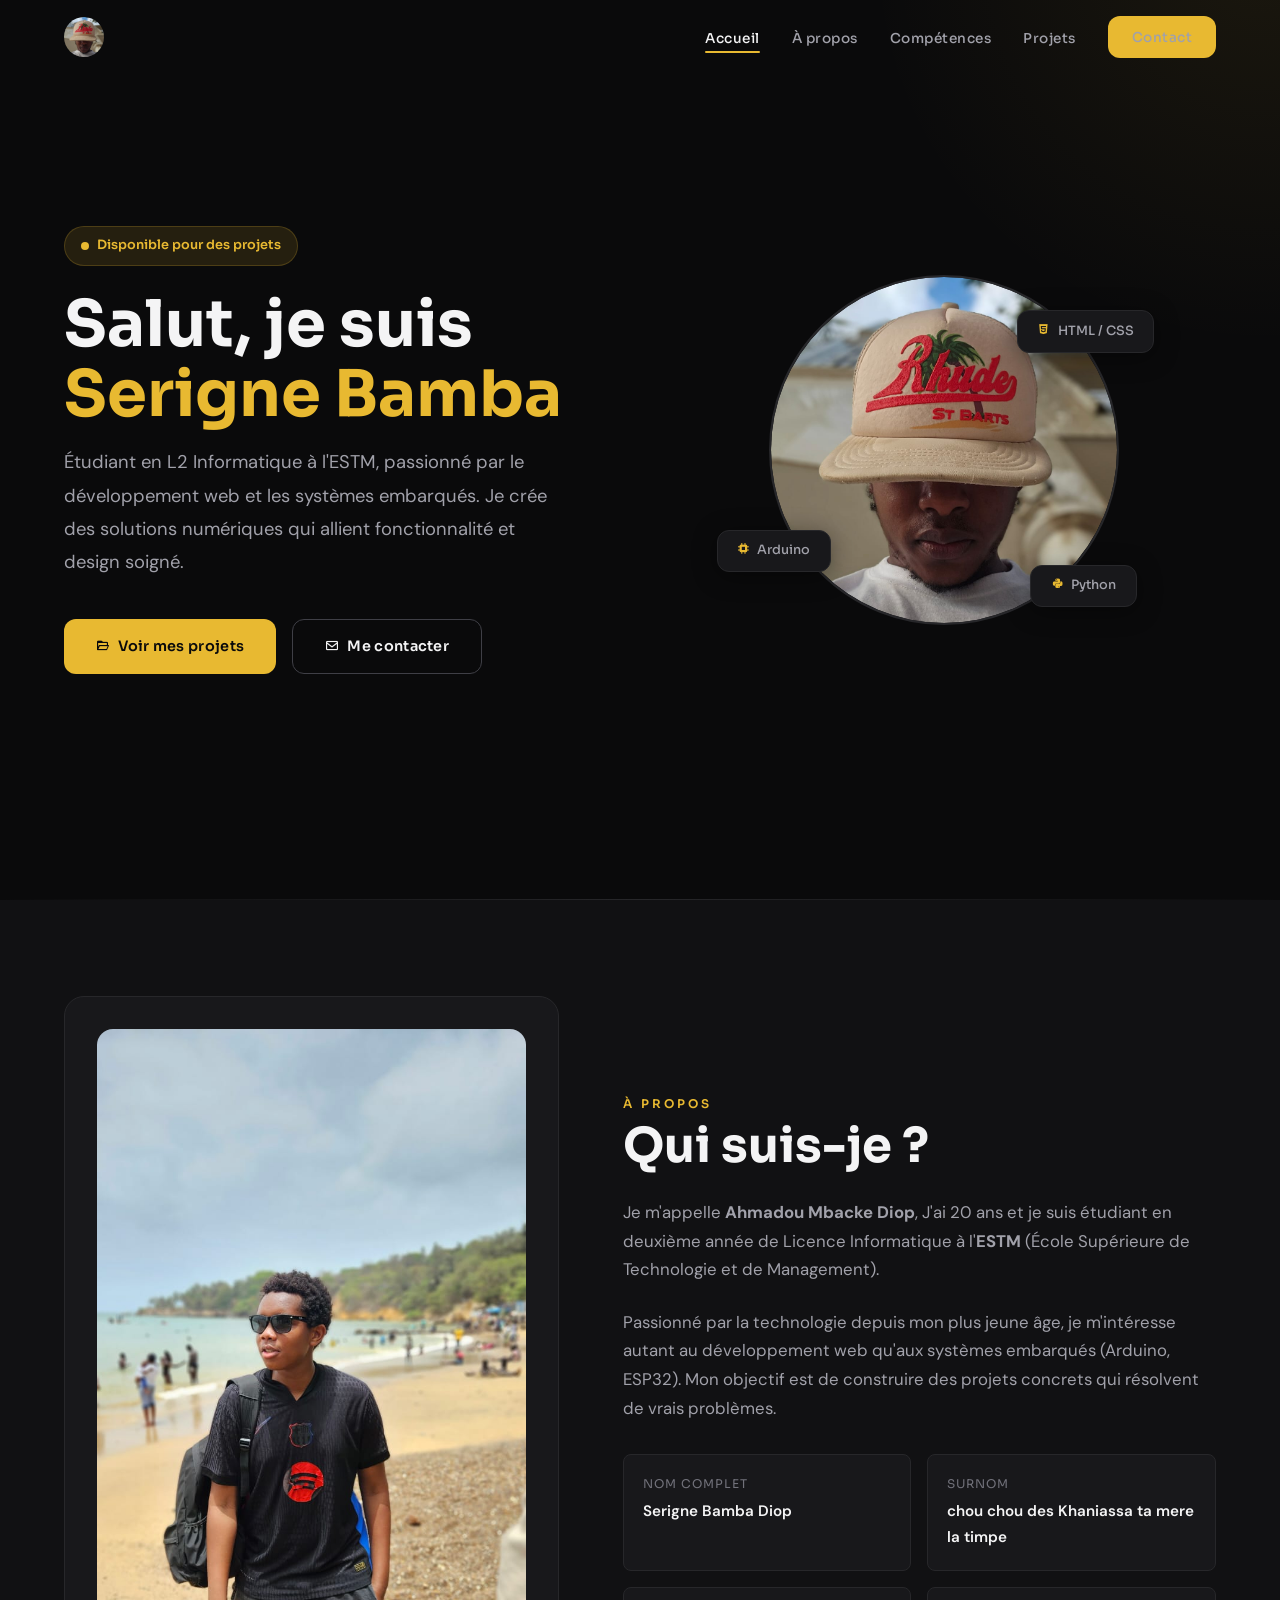
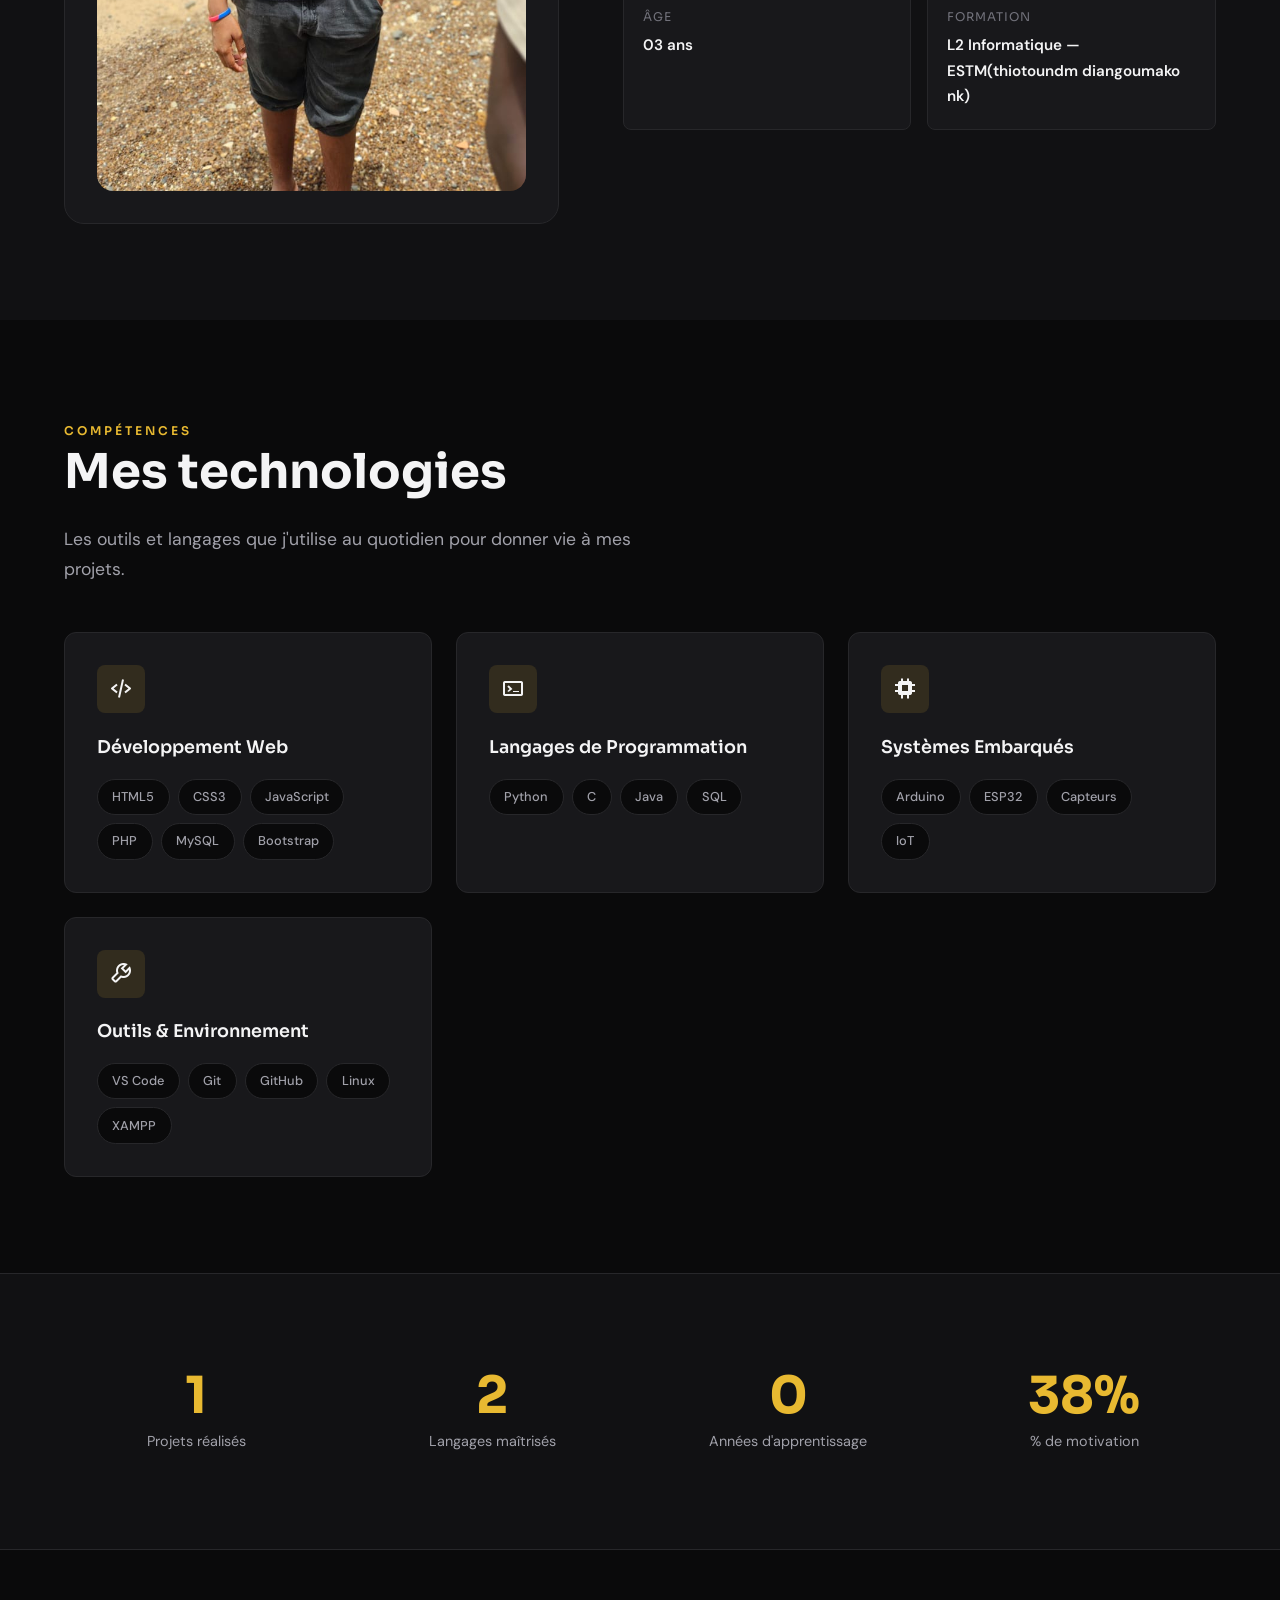
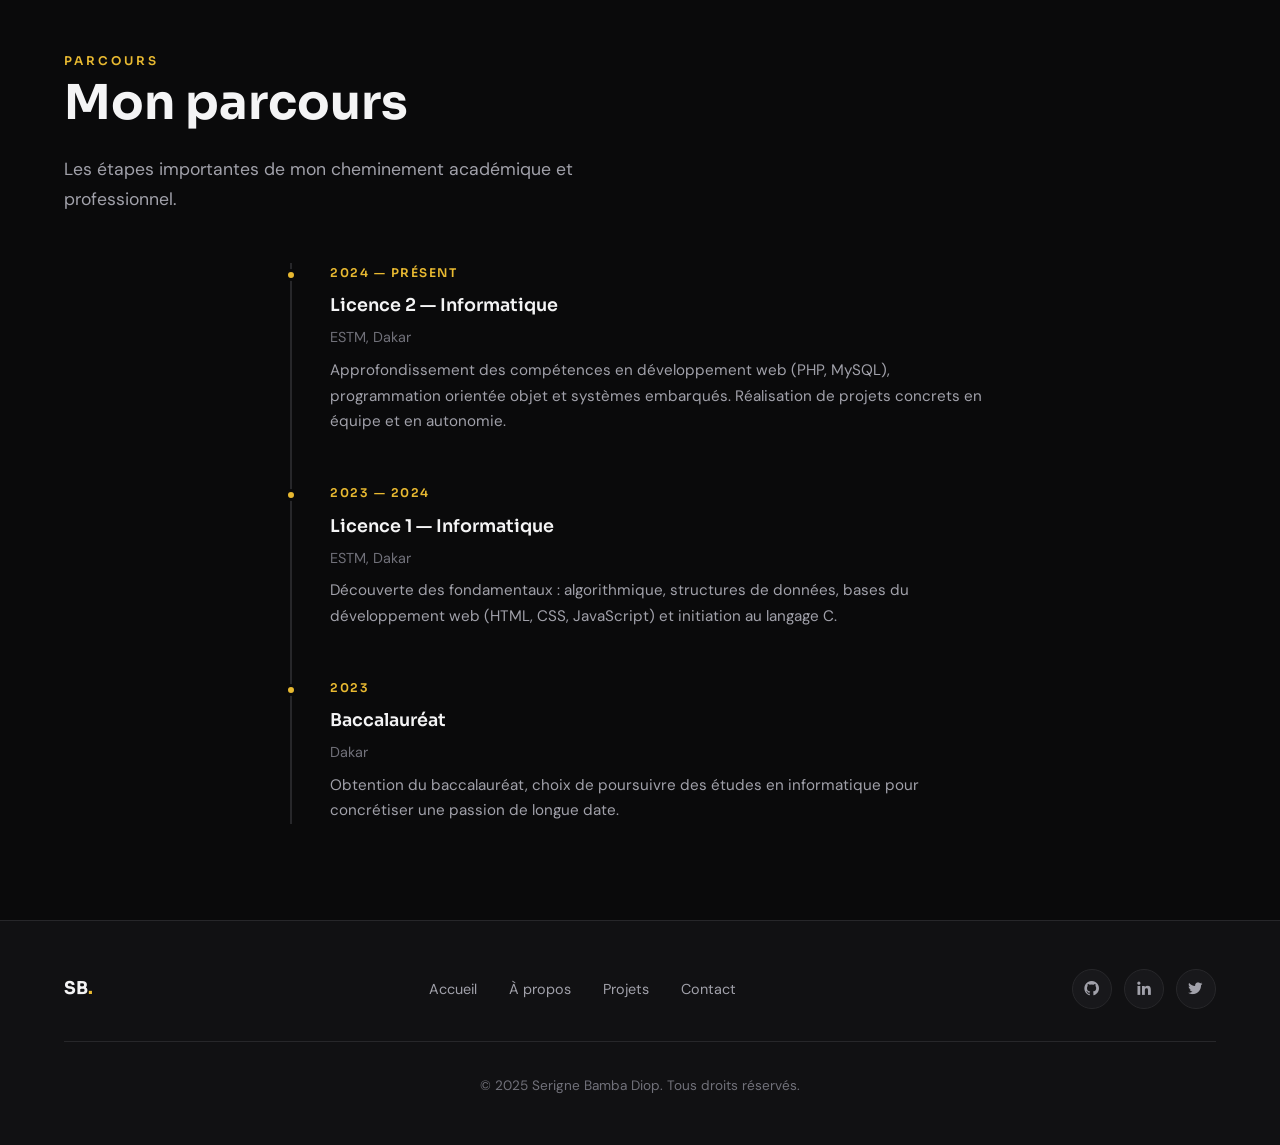
==== index.html @ 8aa55e96 "firstcommit" ====
<!DOCTYPE html>
<html lang="fr">
<head>
    <meta charset="UTF-8">
    <meta name="viewport" content="width=device-width, initial-scale=1.0">
    <meta name="description" content="Portfolio de Serigne Bamba Diop - Étudiant en informatique à l'ESTM, développeur web passionné.">
    <title>Serigne Bamba Diop | Portfolio</title>
    <link rel="stylesheet" href="css/style.css">
    <!-- Icônes Boxicons -->
    <link href="https://unpkg.com/boxicons@2.1.4/css/boxicons.min.css" rel="stylesheet">
</head>
<body>

    <!-- ========== NAVBAR ========== -->
    <nav class="navbar" id="navbar">
        <div class="container">
            <a href="index.html" class="nav-logo">
                <img src="images/im2.jpeg" alt="Logo SB" style="height: 40px; width: 40px; border-radius: 50%; object-fit: cover;">
            </a>
            <ul class="nav-links" id="navLinks">
                <li><a href="index.html" class="active">Accueil</a></li>
                <li><a href="#about">À propos</a></li>
                <li><a href="#skills">Compétences</a></li>
                <li><a href="pages/projets.html">Projets</a></li>
                <li><a href="pages/contact.html" class="btn btn-primary" style="padding: 0.6rem 1.5rem;">Contact</a></li>
            </ul>
            <button class="nav-toggle" id="navToggle" aria-label="Menu">
                <span></span>
                <span></span>
                <span></span>
            </button>
        </div>
    </nav>

    <!-- ========== HERO ========== -->
    <section class="hero">
        <div class="container">
            <div class="hero-content">
                <div class="hero-text">
                    <div class="hero-badge">Disponible pour des projets</div>
                    <h1 class="hero-title">
                        Salut, je suis<br>
                        <span class="highlight">Serigne Bamba</span>
                    </h1>
                    <p class="hero-description">
                        Étudiant en L2 Informatique à l'ESTM, passionné par le développement web et les systèmes embarqués. Je crée des solutions numériques qui allient fonctionnalité et design soigné.
                    </p>
                    <div class="hero-buttons">
                        <a href="pages/projets.html" class="btn btn-primary">
                            <i class='bx bx-folder-open'></i> Voir mes projets
                        </a>
                        <a href="pages/contact.html" class="btn btn-secondary">
                            <i class='bx bx-envelope'></i> Me contacter
                        </a>
                    </div>
                </div>
                <div class="hero-visual">
                    <div class="avatar-wrapper">
                        <div class="avatar-circle">
                            <img src="images/im2.jpeg" alt="Serigne Bamba Diop" style="width: 100%; height: 100%; object-fit: cover; border-radius: 50%;">
                        </div>
                        <div class="floating-tag tag-1">
                            <span class="tag-icon"><i class='bx bxl-html5'></i></span> HTML / CSS
                        </div>
                        <div class="floating-tag tag-2">
                            <span class="tag-icon"><i class='bx bxs-chip'></i></span> Arduino
                        </div>
                        <div class="floating-tag tag-3">
                            <span class="tag-icon"><i class='bx bxl-python'></i></span> Python
                        </div>
                    </div>
                </div>
            </div>
        </div>
    </section>

    <!-- ========== À PROPOS ========== -->
    <section class="section about" id="about">
        <div class="container">
            <div class="about-grid animate-on-scroll">
                <div class="about-image">
                    <img src="images/im1.jpeg" alt="Serigne Bamba Diop" style="width: 100%; border-radius: 1rem; object-fit: cover;">
                </div>
                <div class="about-text">
                    <span class="section-label">À propos</span>
                    <h2 class="section-title">Qui suis-je ?</h2>
                    <p>
                        Je m'appelle <strong>Ahmadou Mbacke Diop</strong>, J'ai 20 ans et je suis étudiant en deuxième année de Licence Informatique à l'<strong>ESTM</strong> (École Supérieure de Technologie et de Management).
                    </p>
                    <p>
                        Passionné par la technologie depuis mon plus jeune âge, je m'intéresse autant au développement web qu'aux systèmes embarqués (Arduino, ESP32). Mon objectif est de construire des projets concrets qui résolvent de vrais problèmes.
                    </p>
                    <div class="about-info-grid">
                        <div class="about-info-item">
                            <div class="label">Nom complet</div>
                            <div class="value">Serigne Bamba Diop</div>
                        </div>
                        <div class="about-info-item">
                            <div class="label">Surnom</div>
                            <div class="value">chou chou des Khaniassa ta mere la timpe</div>
                        </div>
                        <div class="about-info-item">
                            <div class="label">Âge</div>
                            <div class="value">03 ans</div>
                        </div>
                        <div class="about-info-item">
                            <div class="label">Formation</div>
                            <div class="value">L2 Informatique — ESTM(thiotoundm diangoumako nk)</div>
                        </div>
                    </div>
                </div>
            </div>
        </div>
    </section>

    <!-- ========== COMPÉTENCES ========== -->
    <section class="section" id="skills">
        <div class="container">
            <span class="section-label">Compétences</span>
            <h2 class="section-title">Mes technologies</h2>
            <p class="section-subtitle">Les outils et langages que j'utilise au quotidien pour donner vie à mes projets.</p>

            <div class="skills-grid">
                <!-- Développement Web -->
                <div class="skill-category animate-on-scroll">
                    <div class="skill-category-icon">
                        <i class='bx bx-code-alt'></i>
                    </div>
                    <h3>Développement Web</h3>
                    <div class="skill-tags">
                        <span class="skill-tag">HTML5</span>
                        <span class="skill-tag">CSS3</span>
                        <span class="skill-tag">JavaScript</span>
                        <span class="skill-tag">PHP</span>
                        <span class="skill-tag">MySQL</span>
                        <span class="skill-tag">Bootstrap</span>
                    </div>
                </div>

                <!-- Langages de programmation -->
                <div class="skill-category animate-on-scroll">
                    <div class="skill-category-icon">
                        <i class='bx bx-terminal'></i>
                    </div>
                    <h3>Langages de Programmation</h3>
                    <div class="skill-tags">
                        <span class="skill-tag">Python</span>
                        <span class="skill-tag">C</span>
                        <span class="skill-tag">Java</span>
                        <span class="skill-tag">SQL</span>
                    </div>
                </div>

                <!-- Systèmes Embarqués -->
                <div class="skill-category animate-on-scroll">
                    <div class="skill-category-icon">
                        <i class='bx bxs-chip'></i>
                    </div>
                    <h3>Systèmes Embarqués</h3>
                    <div class="skill-tags">
                        <span class="skill-tag">Arduino</span>
                        <span class="skill-tag">ESP32</span>
                        <span class="skill-tag">Capteurs</span>
                        <span class="skill-tag">IoT</span>
                    </div>
                </div>

                <!-- Outils -->
                <div class="skill-category animate-on-scroll">
                    <div class="skill-category-icon">
                        <i class='bx bx-wrench'></i>
                    </div>
                    <h3>Outils & Environnement</h3>
                    <div class="skill-tags">
                        <span class="skill-tag">VS Code</span>
                        <span class="skill-tag">Git</span>
                        <span class="skill-tag">GitHub</span>
                        <span class="skill-tag">Linux</span>
                        <span class="skill-tag">XAMPP</span>
                    </div>
                </div>
            </div>
        </div>
    </section>

    <!-- ========== STATISTIQUES ========== -->
    <section class="stats-section section" style="padding: 4rem 0;">
        <div class="container">
            <div class="stats-grid">
                <div class="stat-item animate-on-scroll">
                    <div class="stat-number" data-target="4">0</div>
                    <div class="stat-label">Projets réalisés</div>
                </div>
                <div class="stat-item animate-on-scroll">
                    <div class="stat-number" data-target="6">0</div>
                    <div class="stat-label">Langages maîtrisés</div>
                </div>
                <div class="stat-item animate-on-scroll">
                    <div class="stat-number" data-target="2">0</div>
                    <div class="stat-label">Années d'apprentissage</div>
                </div>
                <div class="stat-item animate-on-scroll">
                    <div class="stat-number" data-target="100">0</div>
                    <div class="stat-label">% de motivation</div>
                </div>
            </div>
        </div>
    </section>

    <!-- ========== EXPÉRIENCES / PARCOURS ========== -->
    <section class="section" id="experience">
        <div class="container">
            <span class="section-label">Parcours</span>
            <h2 class="section-title">Mon parcours</h2>
            <p class="section-subtitle">Les étapes importantes de mon cheminement académique et professionnel.</p>

            <div class="timeline">
                <div class="timeline-item animate-on-scroll">
                    <div class="timeline-date">2024 — Présent</div>
                    <h3>Licence 2 — Informatique</h3>
                    <div class="timeline-place">ESTM, Dakar</div>
                    <p>Approfondissement des compétences en développement web (PHP, MySQL), programmation orientée objet et systèmes embarqués. Réalisation de projets concrets en équipe et en autonomie.</p>
                </div>
                <div class="timeline-item animate-on-scroll">
                    <div class="timeline-date">2023 — 2024</div>
                    <h3>Licence 1 — Informatique</h3>
                    <div class="timeline-place">ESTM, Dakar</div>
                    <p>Découverte des fondamentaux : algorithmique, structures de données, bases du développement web (HTML, CSS, JavaScript) et initiation au langage C.</p>
                </div>
                <div class="timeline-item animate-on-scroll">
                    <div class="timeline-date">2023</div>
                    <h3>Baccalauréat</h3>
                    <div class="timeline-place">Dakar</div>
                    <p>Obtention du baccalauréat, choix de poursuivre des études en informatique pour concrétiser une passion de longue date.</p>
                </div>
            </div>
        </div>
    </section>

    <!-- ========== FOOTER ========== -->
    <footer class="footer">
        <div class="container">
            <div class="footer-content">
                <div class="footer-logo">
                    SB<span>.</span>
                </div>
                <div class="footer-links">
                    <a href="index.html">Accueil</a>
                    <a href="#about">À propos</a>
                    <a href="pages/projets.html">Projets</a>
                    <a href="pages/contact.html">Contact</a>
                </div>
                <div class="footer-social">
                    <a href="#" aria-label="GitHub"><i class='bx bxl-github'></i></a>
                    <a href="#" aria-label="LinkedIn"><i class='bx bxl-linkedin'></i></a>
                    <a href="#" aria-label="Twitter"><i class='bx bxl-twitter'></i></a>
                </div>
            </div>
            <div class="footer-bottom">
                &copy; 2025 Serigne Bamba Diop. Tous droits réservés.
            </div>
        </div>
    </footer>

    <script src="js/main.js"></script>
</body>
</html>
---- css/style.css ----
/* ============================================
   PORTFOLIO - Serigne Bamba Diop
   Design: Dark refined theme
   ============================================ */

/* ---------- Google Fonts ---------- */
@import url('https://fonts.googleapis.com/css2?family=Sora:wght@300;400;500;600;700&family=DM+Sans:ital,wght@0,400;0,500;0,700;1,400&display=swap');

/* ---------- Variables CSS ---------- */
:root {
    --bg-primary: #0a0a0b;
    --bg-secondary: #111113;
    --bg-card: #18181b;
    --bg-card-hover: #1f1f23;
    --text-primary: #f4f4f5;
    --text-secondary: #a1a1aa;
    --text-muted: #71717a;
    --accent: #e8b931;
    --accent-dim: rgba(232, 185, 49, 0.12);
    --accent-glow: rgba(232, 185, 49, 0.25);
    --border: #27272a;
    --border-light: #3f3f46;
    --radius: 12px;
    --radius-sm: 8px;
    --radius-lg: 20px;
    --font-heading: 'Sora', sans-serif;
    --font-body: 'DM Sans', sans-serif;
    --transition: 0.3s cubic-bezier(0.4, 0, 0.2, 1);
    --shadow: 0 4px 24px rgba(0, 0, 0, 0.4);
    --shadow-accent: 0 4px 30px rgba(232, 185, 49, 0.08);
}

/* ---------- Reset & Base ---------- */
*,
*::before,
*::after {
    margin: 0;
    padding: 0;
    box-sizing: border-box;
}

html {
    scroll-behavior: smooth;
    font-size: 16px;
}

body {
    font-family: var(--font-body);
    background-color: var(--bg-primary);
    color: var(--text-primary);
    line-height: 1.7;
    overflow-x: hidden;
    -webkit-font-smoothing: antialiased;
}

a {
    text-decoration: none;
    color: inherit;
    transition: var(--transition);
}

img {
    max-width: 100%;
    display: block;
}

ul {
    list-style: none;
}

/* ---------- Utilitaires ---------- */
.container {
    width: 90%;
    max-width: 1200px;
    margin: 0 auto;
}

.section {
    padding: 6rem 0;
}

.section-label {
    font-family: var(--font-heading);
    font-size: 0.75rem;
    font-weight: 600;
    text-transform: uppercase;
    letter-spacing: 3px;
    color: var(--accent);
    margin-bottom: 0.75rem;
}

.section-title {
    font-family: var(--font-heading);
    font-size: clamp(2rem, 4vw, 3rem);
    font-weight: 700;
    line-height: 1.2;
    margin-bottom: 1.5rem;
    color: var(--text-primary);
}

.section-subtitle {
    font-size: 1.1rem;
    color: var(--text-secondary);
    max-width: 600px;
    margin-bottom: 3rem;
}

/* ---------- Animations ---------- */
@keyframes fadeInUp {
    from {
        opacity: 0;
        transform: translateY(30px);
    }
    to {
        opacity: 1;
        transform: translateY(0);
    }
}

@keyframes fadeIn {
    from { opacity: 0; }
    to { opacity: 1; }
}

@keyframes slideInLeft {
    from {
        opacity: 0;
        transform: translateX(-40px);
    }
    to {
        opacity: 1;
        transform: translateX(0);
    }
}

@keyframes pulse {
    0%, 100% { opacity: 1; }
    50% { opacity: 0.5; }
}

.animate-on-scroll {
    opacity: 0;
    transform: translateY(30px);
    transition: opacity 0.7s ease, transform 0.7s ease;
}

.animate-on-scroll.visible {
    opacity: 1;
    transform: translateY(0);
}

/* ---------- NAVBAR ---------- */
.navbar {
    position: fixed;
    top: 0;
    left: 0;
    width: 100%;
    z-index: 1000;
    padding: 1rem 0;
    transition: var(--transition);
    background: transparent;
}

.navbar.scrolled {
    background: rgba(10, 10, 11, 0.85);
    backdrop-filter: blur(20px);
    -webkit-backdrop-filter: blur(20px);
    border-bottom: 1px solid var(--border);
    padding: 0.75rem 0;
}

.navbar .container {
    display: flex;
    align-items: center;
    justify-content: space-between;
}

.nav-logo {
    font-family: var(--font-heading);
    font-size: 1.3rem;
    font-weight: 700;
    color: var(--text-primary);
    display: flex;
    align-items: center;
    gap: 0.5rem;
}

.nav-logo span {
    color: var(--accent);
}

.nav-links {
    display: flex;
    align-items: center;
    gap: 2rem;
}

.nav-links a {
    font-family: var(--font-heading);
    font-size: 0.85rem;
    font-weight: 500;
    color: var(--text-secondary);
    position: relative;
    padding: 0.25rem 0;
    letter-spacing: 0.5px;
}

.nav-links a::after {
    content: '';
    position: absolute;
    bottom: -2px;
    left: 0;
    width: 0;
    height: 2px;
    background: var(--accent);
    transition: var(--transition);
    border-radius: 1px;
}

.nav-links a:hover,
.nav-links a.active {
    color: var(--text-primary);
}

.nav-links a:hover::after,
.nav-links a.active::after {
    width: 100%;
}

/* Menu burger mobile */
.nav-toggle {
    display: none;
    flex-direction: column;
    gap: 5px;
    cursor: pointer;
    background: none;
    border: none;
    padding: 0.5rem;
}

.nav-toggle span {
    display: block;
    width: 24px;
    height: 2px;
    background: var(--text-primary);
    border-radius: 2px;
    transition: var(--transition);
}

.nav-toggle.active span:nth-child(1) {
    transform: rotate(45deg) translate(5px, 5px);
}

.nav-toggle.active span:nth-child(2) {
    opacity: 0;
}

.nav-toggle.active span:nth-child(3) {
    transform: rotate(-45deg) translate(5px, -5px);
}

/* ---------- HERO ---------- */
.hero {
    min-height: 100vh;
    display: flex;
    align-items: center;
    position: relative;
    overflow: hidden;
}

.hero::before {
    content: '';
    position: absolute;
    top: -50%;
    right: -30%;
    width: 800px;
    height: 800px;
    background: radial-gradient(circle, var(--accent-glow) 0%, transparent 70%);
    opacity: 0.3;
    pointer-events: none;
}

.hero::after {
    content: '';
    position: absolute;
    bottom: 0;
    left: 0;
    width: 100%;
    height: 1px;
    background: linear-gradient(90deg, transparent, var(--border), transparent);
}

.hero-content {
    display: grid;
    grid-template-columns: 1fr 1fr;
    gap: 4rem;
    align-items: center;
    animation: fadeIn 1s ease;
}

.hero-badge {
    display: inline-flex;
    align-items: center;
    gap: 0.5rem;
    background: var(--accent-dim);
    color: var(--accent);
    font-family: var(--font-heading);
    font-size: 0.8rem;
    font-weight: 600;
    padding: 0.5rem 1rem;
    border-radius: 50px;
    margin-bottom: 1.5rem;
    border: 1px solid rgba(232, 185, 49, 0.2);
}

.hero-badge::before {
    content: '';
    width: 8px;
    height: 8px;
    background: var(--accent);
    border-radius: 50%;
    animation: pulse 2s infinite;
}

.hero-title {
    font-family: var(--font-heading);
    font-size: clamp(2.5rem, 5vw, 4rem);
    font-weight: 700;
    line-height: 1.1;
    margin-bottom: 1rem;
}

.hero-title .highlight {
    color: var(--accent);
    position: relative;
}

.hero-description {
    font-size: 1.15rem;
    color: var(--text-secondary);
    margin-bottom: 2.5rem;
    max-width: 500px;
    line-height: 1.8;
}

.hero-buttons {
    display: flex;
    gap: 1rem;
    flex-wrap: wrap;
}

/* Boutons */
.btn {
    display: inline-flex;
    align-items: center;
    gap: 0.5rem;
    font-family: var(--font-heading);
    font-size: 0.9rem;
    font-weight: 600;
    padding: 0.9rem 2rem;
    border-radius: var(--radius);
    border: none;
    cursor: pointer;
    transition: var(--transition);
    letter-spacing: 0.3px;
}

.btn-primary {
    background: var(--accent);
    color: var(--bg-primary);
}

.btn-primary:hover {
    background: #d4a72a;
    transform: translateY(-2px);
    box-shadow: var(--shadow-accent);
}

.btn-secondary {
    background: transparent;
    color: var(--text-primary);
    border: 1px solid var(--border-light);
}

.btn-secondary:hover {
    border-color: var(--accent);
    color: var(--accent);
    transform: translateY(-2px);
}

/* Hero visual / avatar */
.hero-visual {
    display: flex;
    justify-content: center;
    align-items: center;
}

.avatar-wrapper {
    position: relative;
    width: 350px;
    height: 350px;
}

.avatar-circle {
    width: 100%;
    height: 100%;
    border-radius: 50%;
    background: linear-gradient(135deg, var(--bg-card), var(--bg-secondary));
    border: 2px solid var(--border);
    display: flex;
    align-items: center;
    justify-content: center;
    font-size: 8rem;
    position: relative;
    overflow: hidden;
}

.avatar-circle::before {
    content: '';
    position: absolute;
    inset: -3px;
    border-radius: 50%;
    background: conic-gradient(var(--accent), transparent, var(--accent));
    z-index: -1;
    animation: spin 8s linear infinite;
}

@keyframes spin {
    to { transform: rotate(360deg); }
}

.avatar-initials {
    font-family: var(--font-heading);
    font-size: 5rem;
    font-weight: 700;
    color: var(--accent);
    letter-spacing: 4px;
}

.floating-tag {
    position: absolute;
    background: var(--bg-card);
    border: 1px solid var(--border);
    padding: 0.6rem 1.2rem;
    border-radius: var(--radius);
    font-family: var(--font-heading);
    font-size: 0.8rem;
    font-weight: 500;
    color: var(--text-secondary);
    box-shadow: var(--shadow);
    white-space: nowrap;
}

.floating-tag.tag-1 {
    top: 10%;
    right: -10%;
    animation: float 3s ease-in-out infinite;
}

.floating-tag.tag-2 {
    bottom: 15%;
    left: -15%;
    animation: float 3s ease-in-out infinite 1s;
}

.floating-tag.tag-3 {
    bottom: 5%;
    right: -5%;
    animation: float 3s ease-in-out infinite 0.5s;
}

.floating-tag .tag-icon {
    color: var(--accent);
    margin-right: 0.3rem;
}

@keyframes float {
    0%, 100% { transform: translateY(0); }
    50% { transform: translateY(-10px); }
}

/* ---------- SECTION À PROPOS ---------- */
.about {
    background: var(--bg-secondary);
}

.about-grid {
    display: grid;
    grid-template-columns: 1fr 1.2fr;
    gap: 4rem;
    align-items: center;
}

.about-image {
    background: var(--bg-card);
    border-radius: var(--radius-lg);
    padding: 2rem;
    border: 1px solid var(--border);
    text-align: center;
}

.about-image-placeholder {
    width: 100%;
    aspect-ratio: 3/4;
    border-radius: var(--radius);
    background: linear-gradient(135deg, var(--bg-primary), var(--bg-card));
    display: flex;
    align-items: center;
    justify-content: center;
    font-size: 6rem;
}

.about-text p {
    color: var(--text-secondary);
    margin-bottom: 1.5rem;
    font-size: 1.05rem;
}

.about-info-grid {
    display: grid;
    grid-template-columns: 1fr 1fr;
    gap: 1rem;
    margin-top: 2rem;
}

.about-info-item {
    background: var(--bg-card);
    padding: 1.2rem;
    border-radius: var(--radius-sm);
    border: 1px solid var(--border);
}

.about-info-item .label {
    font-size: 0.75rem;
    color: var(--text-muted);
    text-transform: uppercase;
    letter-spacing: 1px;
    margin-bottom: 0.3rem;
    font-family: var(--font-heading);
}

.about-info-item .value {
    font-weight: 600;
    color: var(--text-primary);
    font-size: 0.95rem;
}

/* ---------- COMPÉTENCES ---------- */
.skills-grid {
    display: grid;
    grid-template-columns: repeat(auto-fit, minmax(300px, 1fr));
    gap: 1.5rem;
}

.skill-category {
    background: var(--bg-card);
    border: 1px solid var(--border);
    border-radius: var(--radius);
    padding: 2rem;
    transition: var(--transition);
}

.skill-category:hover {
    border-color: var(--accent);
    transform: translateY(-4px);
    box-shadow: var(--shadow-accent);
}

.skill-category-icon {
    width: 48px;
    height: 48px;
    background: var(--accent-dim);
    border-radius: var(--radius-sm);
    display: flex;
    align-items: center;
    justify-content: center;
    font-size: 1.5rem;
    margin-bottom: 1.2rem;
}

.skill-category h3 {
    font-family: var(--font-heading);
    font-size: 1.1rem;
    font-weight: 600;
    margin-bottom: 1rem;
}

.skill-tags {
    display: flex;
    flex-wrap: wrap;
    gap: 0.5rem;
}

.skill-tag {
    background: var(--bg-primary);
    color: var(--text-secondary);
    font-size: 0.8rem;
    padding: 0.4rem 0.9rem;
    border-radius: 50px;
    border: 1px solid var(--border);
    transition: var(--transition);
    font-weight: 500;
}

.skill-tag:hover {
    color: var(--accent);
    border-color: var(--accent);
}

/* ---------- STATISTIQUES ---------- */
.stats-section {
    background: var(--bg-secondary);
    border-top: 1px solid var(--border);
    border-bottom: 1px solid var(--border);
}

.stats-grid {
    display: grid;
    grid-template-columns: repeat(4, 1fr);
    gap: 2rem;
    text-align: center;
}

.stat-item {
    padding: 2rem;
}

.stat-number {
    font-family: var(--font-heading);
    font-size: clamp(2.5rem, 4vw, 3.5rem);
    font-weight: 700;
    color: var(--accent);
    line-height: 1;
    margin-bottom: 0.5rem;
}

.stat-label {
    font-size: 0.9rem;
    color: var(--text-secondary);
}

/* ---------- PROJETS (page projets) ---------- */
.projects-hero {
    padding-top: 8rem;
    padding-bottom: 3rem;
    background: var(--bg-secondary);
    border-bottom: 1px solid var(--border);
}

/* Barre de recherche */
.search-bar {
    max-width: 500px;
    position: relative;
    margin-bottom: 2rem;
}

.search-bar input {
    width: 100%;
    padding: 1rem 1rem 1rem 3rem;
    background: var(--bg-card);
    border: 1px solid var(--border);
    border-radius: var(--radius);
    color: var(--text-primary);
    font-family: var(--font-body);
    font-size: 0.95rem;
    transition: var(--transition);
}

.search-bar input::placeholder {
    color: var(--text-muted);
}

.search-bar input:focus {
    outline: none;
    border-color: var(--accent);
    box-shadow: 0 0 0 3px var(--accent-dim);
}

.search-bar .search-icon {
    position: absolute;
    left: 1rem;
    top: 50%;
    transform: translateY(-50%);
    color: var(--text-muted);
    font-size: 1.1rem;
}

/* Grille projets */
.projects-grid {
    display: grid;
    grid-template-columns: repeat(auto-fit, minmax(340px, 1fr));
    gap: 2rem;
}

.project-card {
    background: var(--bg-card);
    border: 1px solid var(--border);
    border-radius: var(--radius-lg);
    overflow: hidden;
    transition: var(--transition);
}

.project-card:hover {
    transform: translateY(-6px);
    border-color: var(--accent);
    box-shadow: var(--shadow-accent);
}

.project-card-image {
    width: 100%;
    height: 220px;
    background: linear-gradient(135deg, var(--bg-primary), var(--bg-secondary));
    display: flex;
    align-items: center;
    justify-content: center;
    font-size: 3.5rem;
    position: relative;
    overflow: hidden;
}

.project-card-image::after {
    content: '';
    position: absolute;
    inset: 0;
    background: linear-gradient(to bottom, transparent 50%, var(--bg-card));
}

.project-card-content {
    padding: 1.5rem 1.8rem 1.8rem;
}

.project-card-number {
    font-family: var(--font-heading);
    font-size: 0.7rem;
    font-weight: 600;
    color: var(--accent);
    text-transform: uppercase;
    letter-spacing: 2px;
    margin-bottom: 0.5rem;
}

.project-card h3 {
    font-family: var(--font-heading);
    font-size: 1.2rem;
    font-weight: 600;
    margin-bottom: 0.75rem;
    line-height: 1.4;
}

.project-card p {
    color: var(--text-secondary);
    font-size: 0.9rem;
    line-height: 1.7;
    margin-bottom: 1.2rem;
}

.project-tech-tags {
    display: flex;
    flex-wrap: wrap;
    gap: 0.4rem;
}

.tech-tag {
    font-size: 0.72rem;
    padding: 0.3rem 0.7rem;
    border-radius: 50px;
    background: var(--accent-dim);
    color: var(--accent);
    font-weight: 600;
    letter-spacing: 0.3px;
    font-family: var(--font-heading);
}

.no-results {
    text-align: center;
    padding: 4rem 2rem;
    color: var(--text-muted);
    font-size: 1.1rem;
    display: none;
}

/* ---------- EXPÉRIENCES / TIMELINE ---------- */
.timeline {
    position: relative;
    max-width: 700px;
    margin: 0 auto;
}

.timeline::before {
    content: '';
    position: absolute;
    left: 0;
    top: 0;
    bottom: 0;
    width: 2px;
    background: var(--border);
}

.timeline-item {
    position: relative;
    padding-left: 2.5rem;
    padding-bottom: 3rem;
}

.timeline-item:last-child {
    padding-bottom: 0;
}

.timeline-item::before {
    content: '';
    position: absolute;
    left: -5px;
    top: 6px;
    width: 12px;
    height: 12px;
    border-radius: 50%;
    background: var(--accent);
    border: 3px solid var(--bg-primary);
}

.timeline-date {
    font-family: var(--font-heading);
    font-size: 0.75rem;
    font-weight: 600;
    color: var(--accent);
    text-transform: uppercase;
    letter-spacing: 1.5px;
    margin-bottom: 0.5rem;
}

.timeline-item h3 {
    font-family: var(--font-heading);
    font-size: 1.1rem;
    font-weight: 600;
    margin-bottom: 0.25rem;
}

.timeline-item .timeline-place {
    color: var(--text-muted);
    font-size: 0.9rem;
    margin-bottom: 0.5rem;
}

.timeline-item p {
    color: var(--text-secondary);
    font-size: 0.95rem;
}

/* ---------- CONTACT (page contact) ---------- */
.contact-hero {
    padding-top: 8rem;
    padding-bottom: 3rem;
    background: var(--bg-secondary);
    border-bottom: 1px solid var(--border);
}

.contact-grid {
    display: grid;
    grid-template-columns: 1fr 1fr;
    gap: 3rem;
}

.contact-info-card {
    background: var(--bg-card);
    border: 1px solid var(--border);
    border-radius: var(--radius);
    padding: 1.5rem;
    display: flex;
    align-items: center;
    gap: 1rem;
    margin-bottom: 1.5rem;
    transition: var(--transition);
}

.contact-info-card:hover {
    border-color: var(--accent);
}

.contact-info-icon {
    width: 48px;
    height: 48px;
    min-width: 48px;
    background: var(--accent-dim);
    border-radius: var(--radius-sm);
    display: flex;
    align-items: center;
    justify-content: center;
    font-size: 1.3rem;
}

.contact-info-card h4 {
    font-family: var(--font-heading);
    font-size: 0.85rem;
    font-weight: 600;
    margin-bottom: 0.15rem;
}

.contact-info-card p {
    color: var(--text-secondary);
    font-size: 0.9rem;
}

/* Formulaires */
.form-card {
    background: var(--bg-card);
    border: 1px solid var(--border);
    border-radius: var(--radius-lg);
    padding: 2.5rem;
}

.form-card h3 {
    font-family: var(--font-heading);
    font-size: 1.3rem;
    font-weight: 600;
    margin-bottom: 0.5rem;
}

.form-card > p {
    color: var(--text-secondary);
    font-size: 0.9rem;
    margin-bottom: 2rem;
}

.form-group {
    margin-bottom: 1.25rem;
}

.form-group label {
    display: block;
    font-family: var(--font-heading);
    font-size: 0.8rem;
    font-weight: 500;
    color: var(--text-secondary);
    margin-bottom: 0.5rem;
    letter-spacing: 0.3px;
}

.form-group input,
.form-group textarea,
.form-group select {
    width: 100%;
    padding: 0.85rem 1rem;
    background: var(--bg-primary);
    border: 1px solid var(--border);
    border-radius: var(--radius-sm);
    color: var(--text-primary);
    font-family: var(--font-body);
    font-size: 0.9rem;
    transition: var(--transition);
}

.form-group input:focus,
.form-group textarea:focus,
.form-group select:focus {
    outline: none;
    border-color: var(--accent);
    box-shadow: 0 0 0 3px var(--accent-dim);
}

.form-group textarea {
    resize: vertical;
    min-height: 120px;
}

.form-row {
    display: grid;
    grid-template-columns: 1fr 1fr;
    gap: 1rem;
}

.form-submit {
    margin-top: 0.5rem;
}

.form-submit .btn {
    width: 100%;
    justify-content: center;
}

/* ---------- FOOTER ---------- */
.footer {
    background: var(--bg-secondary);
    border-top: 1px solid var(--border);
    padding: 3rem 0;
}

.footer-content {
    display: flex;
    justify-content: space-between;
    align-items: center;
    flex-wrap: wrap;
    gap: 1.5rem;
}

.footer-logo {
    font-family: var(--font-heading);
    font-size: 1.1rem;
    font-weight: 700;
}

.footer-logo span {
    color: var(--accent);
}

.footer-links {
    display: flex;
    gap: 2rem;
}

.footer-links a {
    color: var(--text-secondary);
    font-size: 0.9rem;
    transition: var(--transition);
}

.footer-links a:hover {
    color: var(--accent);
}

.footer-social {
    display: flex;
    gap: 0.75rem;
}

.footer-social a {
    width: 40px;
    height: 40px;
    border-radius: 50%;
    background: var(--bg-card);
    border: 1px solid var(--border);
    display: flex;
    align-items: center;
    justify-content: center;
    color: var(--text-secondary);
    font-size: 1.1rem;
    transition: var(--transition);
}

.footer-social a:hover {
    background: var(--accent);
    color: var(--bg-primary);
    border-color: var(--accent);
}

.footer-bottom {
    text-align: center;
    margin-top: 2rem;
    padding-top: 2rem;
    border-top: 1px solid var(--border);
    color: var(--text-muted);
    font-size: 0.85rem;
}

/* ---------- PAGE HEADER (sous-pages) ---------- */
.page-header {
    padding-top: 8rem;
    padding-bottom: 3rem;
    background: var(--bg-secondary);
    border-bottom: 1px solid var(--border);
}

/* ---------- RESPONSIVE ---------- */
@media (max-width: 1024px) {
    .hero-content {
        grid-template-columns: 1fr;
        text-align: center;
    }

    .hero-description {
        margin-left: auto;
        margin-right: auto;
    }

    .hero-buttons {
        justify-content: center;
    }

    .hero-visual {
        order: -1;
    }

    .avatar-wrapper {
        width: 250px;
        height: 250px;
    }

    .floating-tag {
        display: none;
    }

    .about-grid {
        grid-template-columns: 1fr;
    }

    .about-image {
        max-width: 350px;
        margin: 0 auto;
    }

    .contact-grid {
        grid-template-columns: 1fr;
    }
}

@media (max-width: 768px) {
    .section {
        padding: 4rem 0;
    }

    .nav-links {
        display: none;
        position: fixed;
        top: 0;
        left: 0;
        width: 100%;
        height: 100vh;
        background: var(--bg-primary);
        flex-direction: column;
        justify-content: center;
        gap: 2rem;
        z-index: 999;
    }

    .nav-links.active {
        display: flex;
    }

    .nav-links a {
        font-size: 1.3rem;
    }

    .nav-toggle {
        display: flex;
        z-index: 1001;
    }

    .stats-grid {
        grid-template-columns: repeat(2, 1fr);
    }

    .projects-grid {
        grid-template-columns: 1fr;
    }

    .form-row {
        grid-template-columns: 1fr;
    }

    .footer-content {
        flex-direction: column;
        text-align: center;
    }

    .footer-links {
        flex-wrap: wrap;
        justify-content: center;
    }
}

@media (max-width: 480px) {
    .hero-title {
        font-size: 2rem;
    }

    .avatar-wrapper {
        width: 180px;
        height: 180px;
    }

    .avatar-initials {
        font-size: 3.5rem;
    }

    .about-info-grid {
        grid-template-columns: 1fr;
    }

    .skills-grid {
        grid-template-columns: 1fr;
    }
}
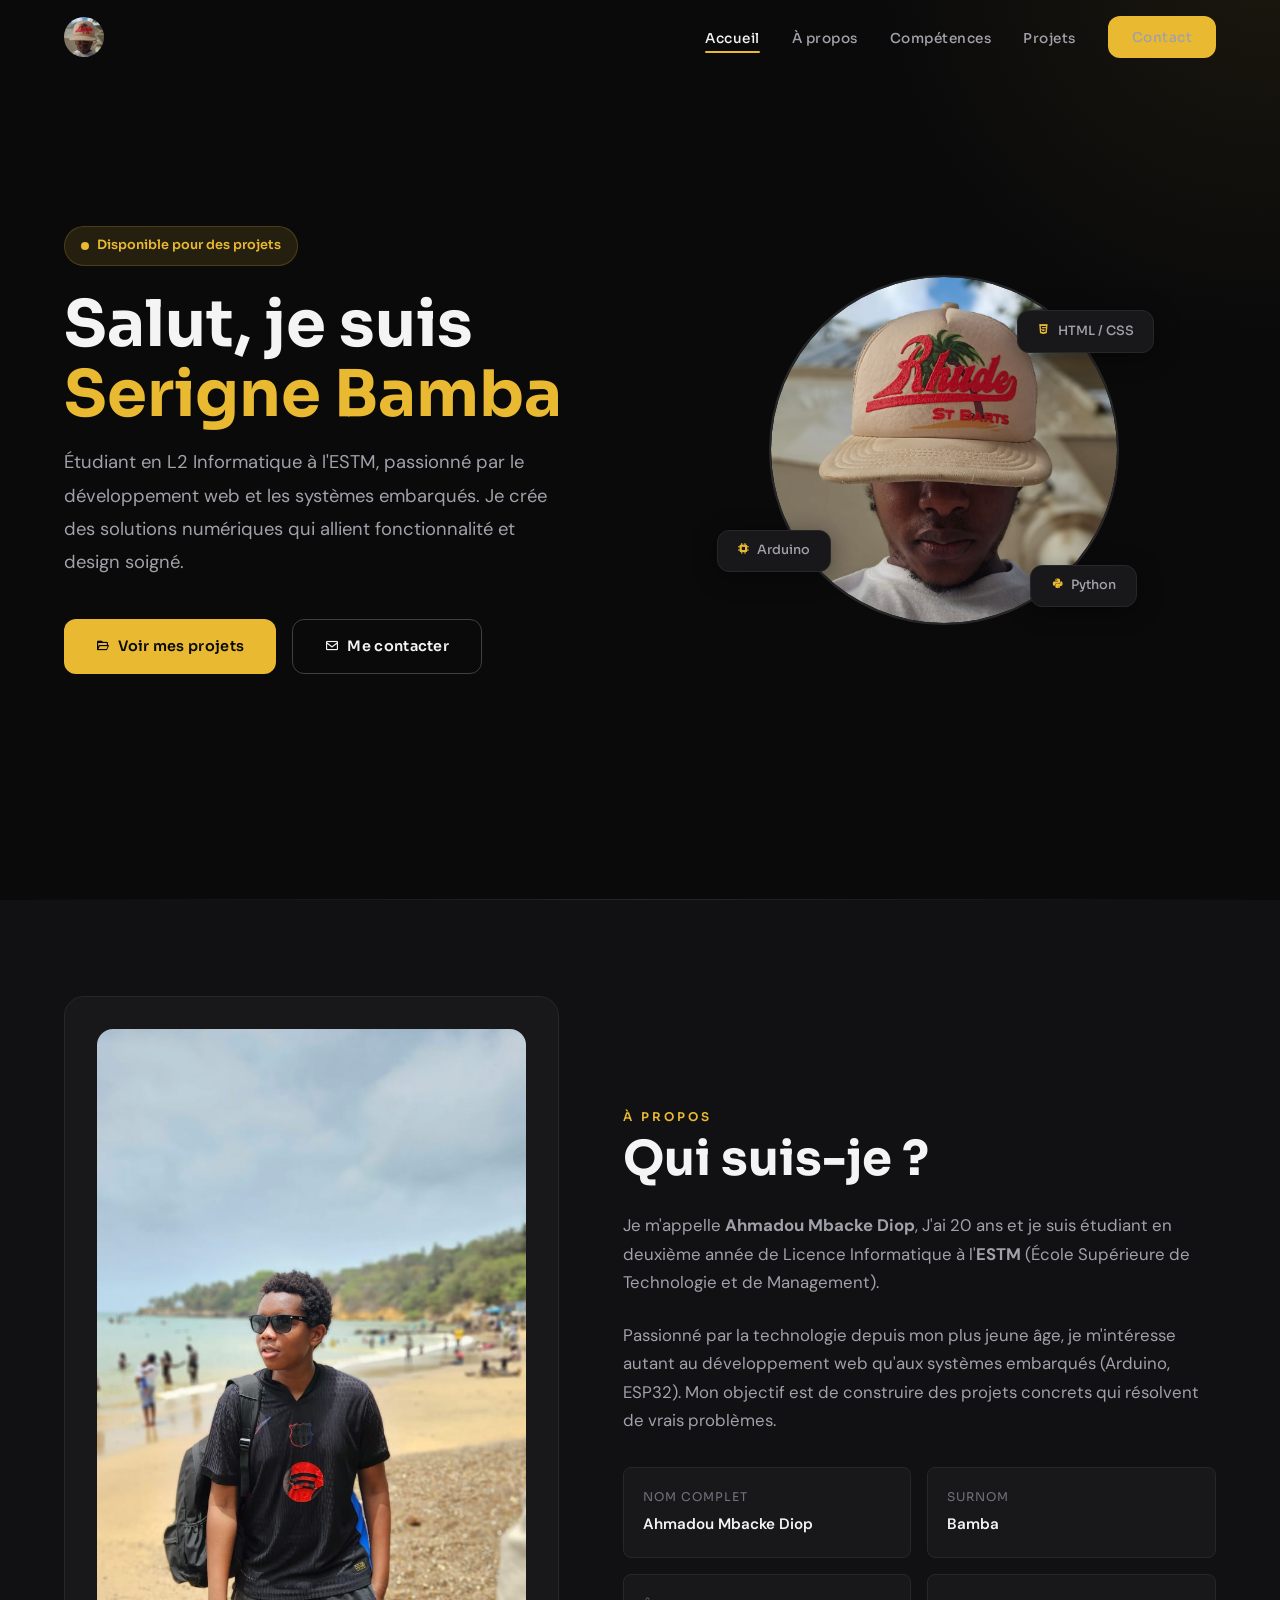
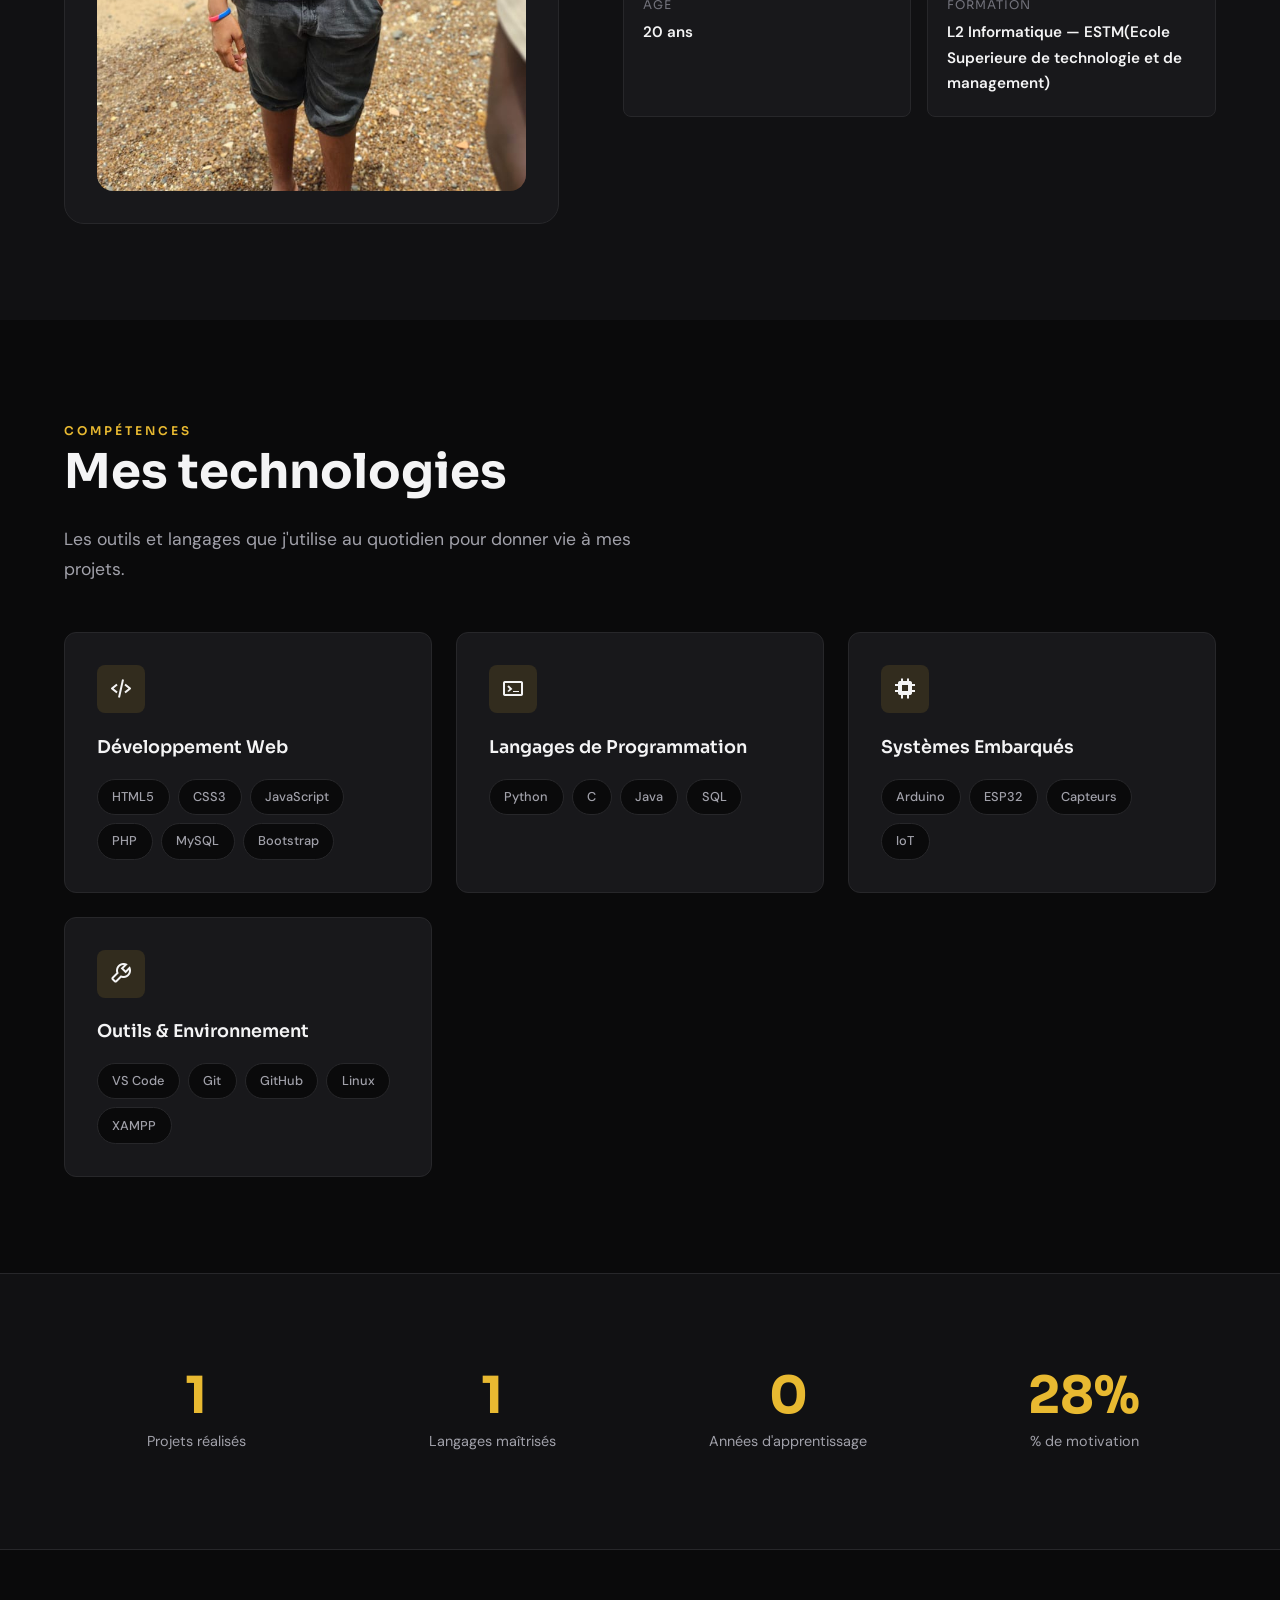
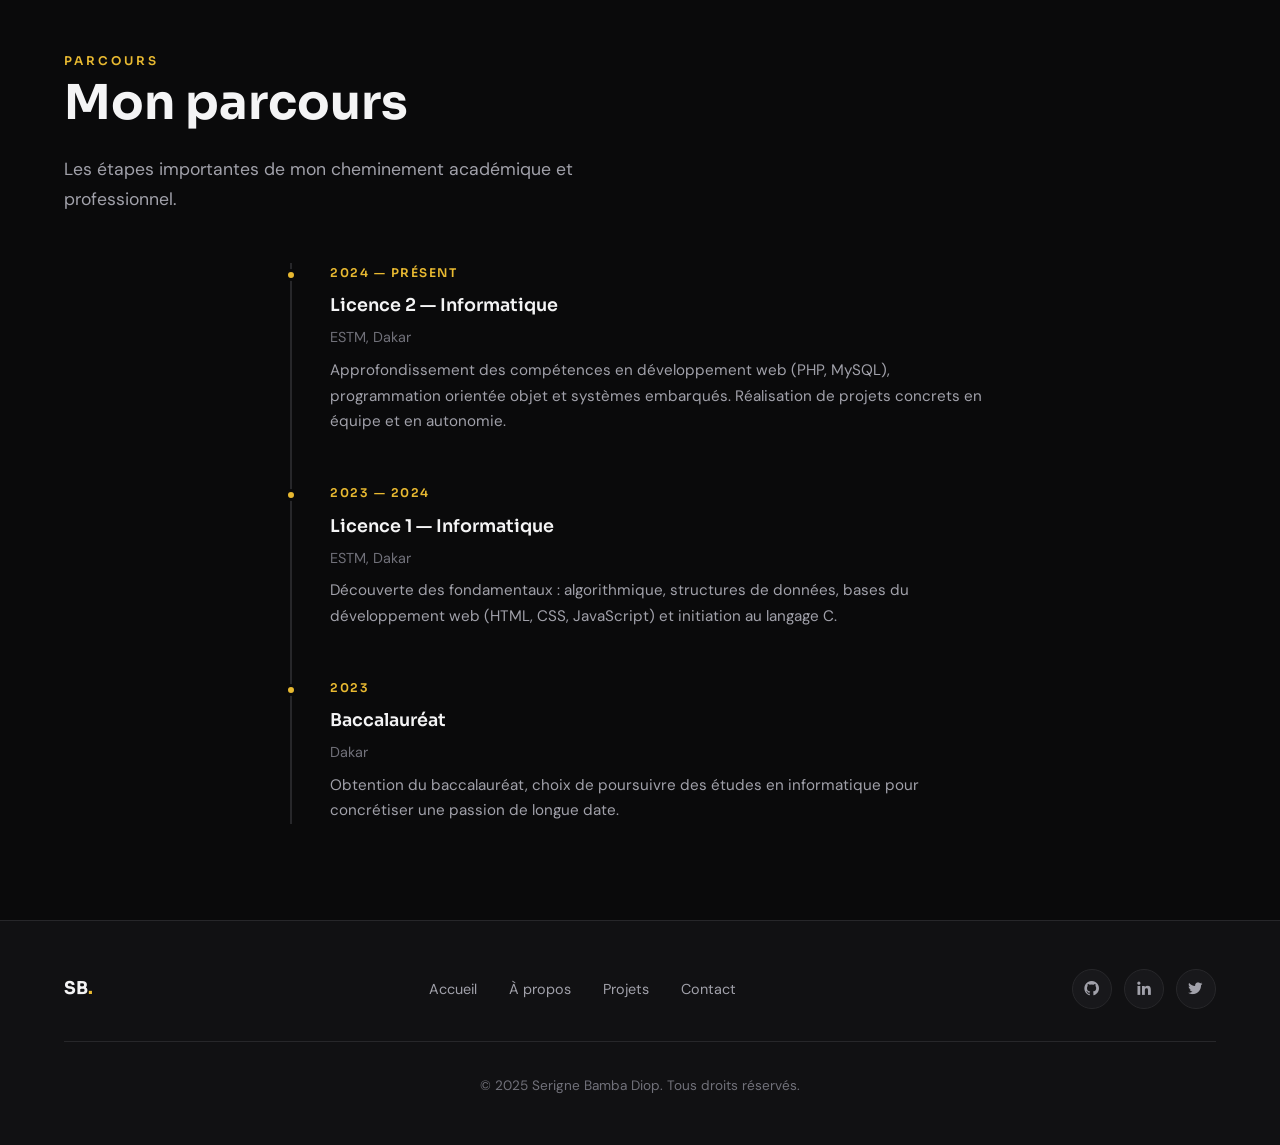
==== commit 5a3fda7a: "secondcommit" ====
--- a/index.html
+++ b/index.html
@@ -1,267 +1,331 @@
-<!DOCTYPE html>
+<!doctype html>
 <html lang="fr">
-<head>
-    <meta charset="UTF-8">
-    <meta name="viewport" content="width=device-width, initial-scale=1.0">
-    <meta name="description" content="Portfolio de Serigne Bamba Diop - Étudiant en informatique à l'ESTM, développeur web passionné.">
+  <head>
+    <meta charset="UTF-8" />
+    <meta name="viewport" content="width=device-width, initial-scale=1.0" />
+    <meta
+      name="description"
+      content="Portfolio de Serigne Bamba Diop - Étudiant en informatique à l'ESTM, développeur web passionné."
+    />
     <title>Serigne Bamba Diop | Portfolio</title>
-    <link rel="stylesheet" href="css/style.css">
+    <link rel="stylesheet" href="css/style.css" />
     <!-- Icônes Boxicons -->
-    <link href="https://unpkg.com/boxicons@2.1.4/css/boxicons.min.css" rel="stylesheet">
-</head>
-<body>
-
+    <link
+      href="https://unpkg.com/boxicons@2.1.4/css/boxicons.min.css"
+      rel="stylesheet"
+    />
+  </head>
+  <body>
     <!-- ========== NAVBAR ========== -->
     <nav class="navbar" id="navbar">
-        <div class="container">
-            <a href="index.html" class="nav-logo">
-                <img src="images/im2.jpeg" alt="Logo SB" style="height: 40px; width: 40px; border-radius: 50%; object-fit: cover;">
-            </a>
-            <ul class="nav-links" id="navLinks">
-                <li><a href="index.html" class="active">Accueil</a></li>
-                <li><a href="#about">À propos</a></li>
-                <li><a href="#skills">Compétences</a></li>
-                <li><a href="pages/projets.html">Projets</a></li>
-                <li><a href="pages/contact.html" class="btn btn-primary" style="padding: 0.6rem 1.5rem;">Contact</a></li>
-            </ul>
-            <button class="nav-toggle" id="navToggle" aria-label="Menu">
-                <span></span>
-                <span></span>
-                <span></span>
-            </button>
-        </div>
+      <div class="container">
+        <a href="index.html" class="nav-logo">
+          <img
+            src="images/im2.jpeg"
+            alt="Logo SB"
+            style="
+              height: 40px;
+              width: 40px;
+              border-radius: 50%;
+              object-fit: cover;
+            "
+          />
+        </a>
+        <ul class="nav-links" id="navLinks">
+          <li><a href="index.html" class="active">Accueil</a></li>
+          <li><a href="#about">À propos</a></li>
+          <li><a href="#skills">Compétences</a></li>
+          <li><a href="pages/projets.html">Projets</a></li>
+          <li>
+            <a
+              href="pages/contact.html"
+              class="btn btn-primary"
+              style="padding: 0.6rem 1.5rem"
+              >Contact</a
+            >
+          </li>
+        </ul>
+        <button class="nav-toggle" id="navToggle" aria-label="Menu">
+          <span></span>
+          <span></span>
+          <span></span>
+        </button>
+      </div>
     </nav>
 
     <!-- ========== HERO ========== -->
     <section class="hero">
-        <div class="container">
-            <div class="hero-content">
-                <div class="hero-text">
-                    <div class="hero-badge">Disponible pour des projets</div>
-                    <h1 class="hero-title">
-                        Salut, je suis<br>
-                        <span class="highlight">Serigne Bamba</span>
-                    </h1>
-                    <p class="hero-description">
-                        Étudiant en L2 Informatique à l'ESTM, passionné par le développement web et les systèmes embarqués. Je crée des solutions numériques qui allient fonctionnalité et design soigné.
-                    </p>
-                    <div class="hero-buttons">
-                        <a href="pages/projets.html" class="btn btn-primary">
-                            <i class='bx bx-folder-open'></i> Voir mes projets
-                        </a>
-                        <a href="pages/contact.html" class="btn btn-secondary">
-                            <i class='bx bx-envelope'></i> Me contacter
-                        </a>
-                    </div>
-                </div>
-                <div class="hero-visual">
-                    <div class="avatar-wrapper">
-                        <div class="avatar-circle">
-                            <img src="images/im2.jpeg" alt="Serigne Bamba Diop" style="width: 100%; height: 100%; object-fit: cover; border-radius: 50%;">
-                        </div>
-                        <div class="floating-tag tag-1">
-                            <span class="tag-icon"><i class='bx bxl-html5'></i></span> HTML / CSS
-                        </div>
-                        <div class="floating-tag tag-2">
-                            <span class="tag-icon"><i class='bx bxs-chip'></i></span> Arduino
-                        </div>
-                        <div class="floating-tag tag-3">
-                            <span class="tag-icon"><i class='bx bxl-python'></i></span> Python
-                        </div>
-                    </div>
-                </div>
-            </div>
-        </div>
+      <div class="container">
+        <div class="hero-content">
+          <div class="hero-text">
+            <div class="hero-badge">Disponible pour des projets</div>
+            <h1 class="hero-title">
+              Salut, je suis<br />
+              <span class="highlight">Serigne Bamba</span>
+            </h1>
+            <p class="hero-description">
+              Étudiant en L2 Informatique à l'ESTM, passionné par le
+              développement web et les systèmes embarqués. Je crée des solutions
+              numériques qui allient fonctionnalité et design soigné.
+            </p>
+            <div class="hero-buttons">
+              <a href="pages/projets.html" class="btn btn-primary">
+                <i class="bx bx-folder-open"></i> Voir mes projets
+              </a>
+              <a href="pages/contact.html" class="btn btn-secondary">
+                <i class="bx bx-envelope"></i> Me contacter
+              </a>
+            </div>
+          </div>
+          <div class="hero-visual">
+            <div class="avatar-wrapper">
+              <div class="avatar-circle">
+                <img
+                  src="images/im2.jpeg"
+                  alt="Serigne Bamba Diop"
+                  style="
+                    width: 100%;
+                    height: 100%;
+                    object-fit: cover;
+                    border-radius: 50%;
+                  "
+                />
+              </div>
+              <div class="floating-tag tag-1">
+                <span class="tag-icon"><i class="bx bxl-html5"></i></span> HTML
+                / CSS
+              </div>
+              <div class="floating-tag tag-2">
+                <span class="tag-icon"><i class="bx bxs-chip"></i></span>
+                Arduino
+              </div>
+              <div class="floating-tag tag-3">
+                <span class="tag-icon"><i class="bx bxl-python"></i></span>
+                Python
+              </div>
+            </div>
+          </div>
+        </div>
+      </div>
     </section>
 
     <!-- ========== À PROPOS ========== -->
     <section class="section about" id="about">
-        <div class="container">
-            <div class="about-grid animate-on-scroll">
-                <div class="about-image">
-                    <img src="images/im1.jpeg" alt="Serigne Bamba Diop" style="width: 100%; border-radius: 1rem; object-fit: cover;">
+      <div class="container">
+        <div class="about-grid animate-on-scroll">
+          <div class="about-image">
+            <img
+              src="images/im1.jpeg"
+              alt="Serigne Bamba Diop"
+              style="width: 100%; border-radius: 1rem; object-fit: cover"
+            />
+          </div>
+          <div class="about-text">
+            <span class="section-label">À propos</span>
+            <h2 class="section-title">Qui suis-je ?</h2>
+            <p>
+              Je m'appelle <strong>Ahmadou Mbacke Diop</strong>, J'ai 20 ans et
+              je suis étudiant en deuxième année de Licence Informatique à
+              l'<strong>ESTM</strong> (École Supérieure de Technologie et de
+              Management).
+            </p>
+            <p>
+              Passionné par la technologie depuis mon plus jeune âge, je
+              m'intéresse autant au développement web qu'aux systèmes embarqués
+              (Arduino, ESP32). Mon objectif est de construire des projets
+              concrets qui résolvent de vrais problèmes.
+            </p>
+            <div class="about-info-grid">
+              <div class="about-info-item">
+                <div class="label">Nom complet</div>
+                <div class="value">Ahmadou Mbacke Diop</div>
+              </div>
+              <div class="about-info-item">
+                <div class="label">Surnom</div>
+                <div class="value">Bamba</div>
+              </div>
+              <div class="about-info-item">
+                <div class="label">Âge</div>
+                <div class="value">20 ans</div>
+              </div>
+              <div class="about-info-item">
+                <div class="label">Formation</div>
+                <div class="value">
+                  L2 Informatique — ESTM(Ecole Superieure de technologie et de
+                  management)
                 </div>
-                <div class="about-text">
-                    <span class="section-label">À propos</span>
-                    <h2 class="section-title">Qui suis-je ?</h2>
-                    <p>
-                        Je m'appelle <strong>Ahmadou Mbacke Diop</strong>, J'ai 20 ans et je suis étudiant en deuxième année de Licence Informatique à l'<strong>ESTM</strong> (École Supérieure de Technologie et de Management).
-                    </p>
-                    <p>
-                        Passionné par la technologie depuis mon plus jeune âge, je m'intéresse autant au développement web qu'aux systèmes embarqués (Arduino, ESP32). Mon objectif est de construire des projets concrets qui résolvent de vrais problèmes.
-                    </p>
-                    <div class="about-info-grid">
-                        <div class="about-info-item">
-                            <div class="label">Nom complet</div>
-                            <div class="value">Serigne Bamba Diop</div>
-                        </div>
-                        <div class="about-info-item">
-                            <div class="label">Surnom</div>
-                            <div class="value">chou chou des Khaniassa ta mere la timpe</div>
-                        </div>
-                        <div class="about-info-item">
-                            <div class="label">Âge</div>
-                            <div class="value">03 ans</div>
-                        </div>
-                        <div class="about-info-item">
-                            <div class="label">Formation</div>
-                            <div class="value">L2 Informatique — ESTM(thiotoundm diangoumako nk)</div>
-                        </div>
-                    </div>
-                </div>
-            </div>
-        </div>
+              </div>
+            </div>
+          </div>
+        </div>
+      </div>
     </section>
 
     <!-- ========== COMPÉTENCES ========== -->
     <section class="section" id="skills">
-        <div class="container">
-            <span class="section-label">Compétences</span>
-            <h2 class="section-title">Mes technologies</h2>
-            <p class="section-subtitle">Les outils et langages que j'utilise au quotidien pour donner vie à mes projets.</p>
-
-            <div class="skills-grid">
-                <!-- Développement Web -->
-                <div class="skill-category animate-on-scroll">
-                    <div class="skill-category-icon">
-                        <i class='bx bx-code-alt'></i>
-                    </div>
-                    <h3>Développement Web</h3>
-                    <div class="skill-tags">
-                        <span class="skill-tag">HTML5</span>
-                        <span class="skill-tag">CSS3</span>
-                        <span class="skill-tag">JavaScript</span>
-                        <span class="skill-tag">PHP</span>
-                        <span class="skill-tag">MySQL</span>
-                        <span class="skill-tag">Bootstrap</span>
-                    </div>
-                </div>
-
-                <!-- Langages de programmation -->
-                <div class="skill-category animate-on-scroll">
-                    <div class="skill-category-icon">
-                        <i class='bx bx-terminal'></i>
-                    </div>
-                    <h3>Langages de Programmation</h3>
-                    <div class="skill-tags">
-                        <span class="skill-tag">Python</span>
-                        <span class="skill-tag">C</span>
-                        <span class="skill-tag">Java</span>
-                        <span class="skill-tag">SQL</span>
-                    </div>
-                </div>
-
-                <!-- Systèmes Embarqués -->
-                <div class="skill-category animate-on-scroll">
-                    <div class="skill-category-icon">
-                        <i class='bx bxs-chip'></i>
-                    </div>
-                    <h3>Systèmes Embarqués</h3>
-                    <div class="skill-tags">
-                        <span class="skill-tag">Arduino</span>
-                        <span class="skill-tag">ESP32</span>
-                        <span class="skill-tag">Capteurs</span>
-                        <span class="skill-tag">IoT</span>
-                    </div>
-                </div>
-
-                <!-- Outils -->
-                <div class="skill-category animate-on-scroll">
-                    <div class="skill-category-icon">
-                        <i class='bx bx-wrench'></i>
-                    </div>
-                    <h3>Outils & Environnement</h3>
-                    <div class="skill-tags">
-                        <span class="skill-tag">VS Code</span>
-                        <span class="skill-tag">Git</span>
-                        <span class="skill-tag">GitHub</span>
-                        <span class="skill-tag">Linux</span>
-                        <span class="skill-tag">XAMPP</span>
-                    </div>
-                </div>
-            </div>
-        </div>
+      <div class="container">
+        <span class="section-label">Compétences</span>
+        <h2 class="section-title">Mes technologies</h2>
+        <p class="section-subtitle">
+          Les outils et langages que j'utilise au quotidien pour donner vie à
+          mes projets.
+        </p>
+
+        <div class="skills-grid">
+          <!-- Développement Web -->
+          <div class="skill-category animate-on-scroll">
+            <div class="skill-category-icon">
+              <i class="bx bx-code-alt"></i>
+            </div>
+            <h3>Développement Web</h3>
+            <div class="skill-tags">
+              <span class="skill-tag">HTML5</span>
+              <span class="skill-tag">CSS3</span>
+              <span class="skill-tag">JavaScript</span>
+              <span class="skill-tag">PHP</span>
+              <span class="skill-tag">MySQL</span>
+              <span class="skill-tag">Bootstrap</span>
+            </div>
+          </div>
+
+          <!-- Langages de programmation -->
+          <div class="skill-category animate-on-scroll">
+            <div class="skill-category-icon">
+              <i class="bx bx-terminal"></i>
+            </div>
+            <h3>Langages de Programmation</h3>
+            <div class="skill-tags">
+              <span class="skill-tag">Python</span>
+              <span class="skill-tag">C</span>
+              <span class="skill-tag">Java</span>
+              <span class="skill-tag">SQL</span>
+            </div>
+          </div>
+
+          <!-- Systèmes Embarqués -->
+          <div class="skill-category animate-on-scroll">
+            <div class="skill-category-icon">
+              <i class="bx bxs-chip"></i>
+            </div>
+            <h3>Systèmes Embarqués</h3>
+            <div class="skill-tags">
+              <span class="skill-tag">Arduino</span>
+              <span class="skill-tag">ESP32</span>
+              <span class="skill-tag">Capteurs</span>
+              <span class="skill-tag">IoT</span>
+            </div>
+          </div>
+
+          <!-- Outils -->
+          <div class="skill-category animate-on-scroll">
+            <div class="skill-category-icon">
+              <i class="bx bx-wrench"></i>
+            </div>
+            <h3>Outils & Environnement</h3>
+            <div class="skill-tags">
+              <span class="skill-tag">VS Code</span>
+              <span class="skill-tag">Git</span>
+              <span class="skill-tag">GitHub</span>
+              <span class="skill-tag">Linux</span>
+              <span class="skill-tag">XAMPP</span>
+            </div>
+          </div>
+        </div>
+      </div>
     </section>
 
     <!-- ========== STATISTIQUES ========== -->
-    <section class="stats-section section" style="padding: 4rem 0;">
-        <div class="container">
-            <div class="stats-grid">
-                <div class="stat-item animate-on-scroll">
-                    <div class="stat-number" data-target="4">0</div>
-                    <div class="stat-label">Projets réalisés</div>
-                </div>
-                <div class="stat-item animate-on-scroll">
-                    <div class="stat-number" data-target="6">0</div>
-                    <div class="stat-label">Langages maîtrisés</div>
-                </div>
-                <div class="stat-item animate-on-scroll">
-                    <div class="stat-number" data-target="2">0</div>
-                    <div class="stat-label">Années d'apprentissage</div>
-                </div>
-                <div class="stat-item animate-on-scroll">
-                    <div class="stat-number" data-target="100">0</div>
-                    <div class="stat-label">% de motivation</div>
-                </div>
-            </div>
-        </div>
+    <section class="stats-section section" style="padding: 4rem 0">
+      <div class="container">
+        <div class="stats-grid">
+          <div class="stat-item animate-on-scroll">
+            <div class="stat-number" data-target="4">0</div>
+            <div class="stat-label">Projets réalisés</div>
+          </div>
+          <div class="stat-item animate-on-scroll">
+            <div class="stat-number" data-target="6">0</div>
+            <div class="stat-label">Langages maîtrisés</div>
+          </div>
+          <div class="stat-item animate-on-scroll">
+            <div class="stat-number" data-target="2">0</div>
+            <div class="stat-label">Années d'apprentissage</div>
+          </div>
+          <div class="stat-item animate-on-scroll">
+            <div class="stat-number" data-target="100">0</div>
+            <div class="stat-label">% de motivation</div>
+          </div>
+        </div>
+      </div>
     </section>
 
     <!-- ========== EXPÉRIENCES / PARCOURS ========== -->
     <section class="section" id="experience">
-        <div class="container">
-            <span class="section-label">Parcours</span>
-            <h2 class="section-title">Mon parcours</h2>
-            <p class="section-subtitle">Les étapes importantes de mon cheminement académique et professionnel.</p>
-
-            <div class="timeline">
-                <div class="timeline-item animate-on-scroll">
-                    <div class="timeline-date">2024 — Présent</div>
-                    <h3>Licence 2 — Informatique</h3>
-                    <div class="timeline-place">ESTM, Dakar</div>
-                    <p>Approfondissement des compétences en développement web (PHP, MySQL), programmation orientée objet et systèmes embarqués. Réalisation de projets concrets en équipe et en autonomie.</p>
-                </div>
-                <div class="timeline-item animate-on-scroll">
-                    <div class="timeline-date">2023 — 2024</div>
-                    <h3>Licence 1 — Informatique</h3>
-                    <div class="timeline-place">ESTM, Dakar</div>
-                    <p>Découverte des fondamentaux : algorithmique, structures de données, bases du développement web (HTML, CSS, JavaScript) et initiation au langage C.</p>
-                </div>
-                <div class="timeline-item animate-on-scroll">
-                    <div class="timeline-date">2023</div>
-                    <h3>Baccalauréat</h3>
-                    <div class="timeline-place">Dakar</div>
-                    <p>Obtention du baccalauréat, choix de poursuivre des études en informatique pour concrétiser une passion de longue date.</p>
-                </div>
-            </div>
-        </div>
+      <div class="container">
+        <span class="section-label">Parcours</span>
+        <h2 class="section-title">Mon parcours</h2>
+        <p class="section-subtitle">
+          Les étapes importantes de mon cheminement académique et professionnel.
+        </p>
+
+        <div class="timeline">
+          <div class="timeline-item animate-on-scroll">
+            <div class="timeline-date">2024 — Présent</div>
+            <h3>Licence 2 — Informatique</h3>
+            <div class="timeline-place">ESTM, Dakar</div>
+            <p>
+              Approfondissement des compétences en développement web (PHP,
+              MySQL), programmation orientée objet et systèmes embarqués.
+              Réalisation de projets concrets en équipe et en autonomie.
+            </p>
+          </div>
+          <div class="timeline-item animate-on-scroll">
+            <div class="timeline-date">2023 — 2024</div>
+            <h3>Licence 1 — Informatique</h3>
+            <div class="timeline-place">ESTM, Dakar</div>
+            <p>
+              Découverte des fondamentaux : algorithmique, structures de
+              données, bases du développement web (HTML, CSS, JavaScript) et
+              initiation au langage C.
+            </p>
+          </div>
+          <div class="timeline-item animate-on-scroll">
+            <div class="timeline-date">2023</div>
+            <h3>Baccalauréat</h3>
+            <div class="timeline-place">Dakar</div>
+            <p>
+              Obtention du baccalauréat, choix de poursuivre des études en
+              informatique pour concrétiser une passion de longue date.
+            </p>
+          </div>
+        </div>
+      </div>
     </section>
 
     <!-- ========== FOOTER ========== -->
     <footer class="footer">
-        <div class="container">
-            <div class="footer-content">
-                <div class="footer-logo">
-                    SB<span>.</span>
-                </div>
-                <div class="footer-links">
-                    <a href="index.html">Accueil</a>
-                    <a href="#about">À propos</a>
-                    <a href="pages/projets.html">Projets</a>
-                    <a href="pages/contact.html">Contact</a>
-                </div>
-                <div class="footer-social">
-                    <a href="#" aria-label="GitHub"><i class='bx bxl-github'></i></a>
-                    <a href="#" aria-label="LinkedIn"><i class='bx bxl-linkedin'></i></a>
-                    <a href="#" aria-label="Twitter"><i class='bx bxl-twitter'></i></a>
-                </div>
-            </div>
-            <div class="footer-bottom">
-                &copy; 2025 Serigne Bamba Diop. Tous droits réservés.
-            </div>
-        </div>
+      <div class="container">
+        <div class="footer-content">
+          <div class="footer-logo">SB<span>.</span></div>
+          <div class="footer-links">
+            <a href="index.html">Accueil</a>
+            <a href="#about">À propos</a>
+            <a href="pages/projets.html">Projets</a>
+            <a href="pages/contact.html">Contact</a>
+          </div>
+          <div class="footer-social">
+            <a href="#" aria-label="GitHub"><i class="bx bxl-github"></i></a>
+            <a href="#" aria-label="LinkedIn"
+              ><i class="bx bxl-linkedin"></i
+            ></a>
+            <a href="#" aria-label="Twitter"><i class="bx bxl-twitter"></i></a>
+          </div>
+        </div>
+        <div class="footer-bottom">
+          &copy; 2025 Serigne Bamba Diop. Tous droits réservés.
+        </div>
+      </div>
     </footer>
 
     <script src="js/main.js"></script>
-</body>
+  </body>
 </html>
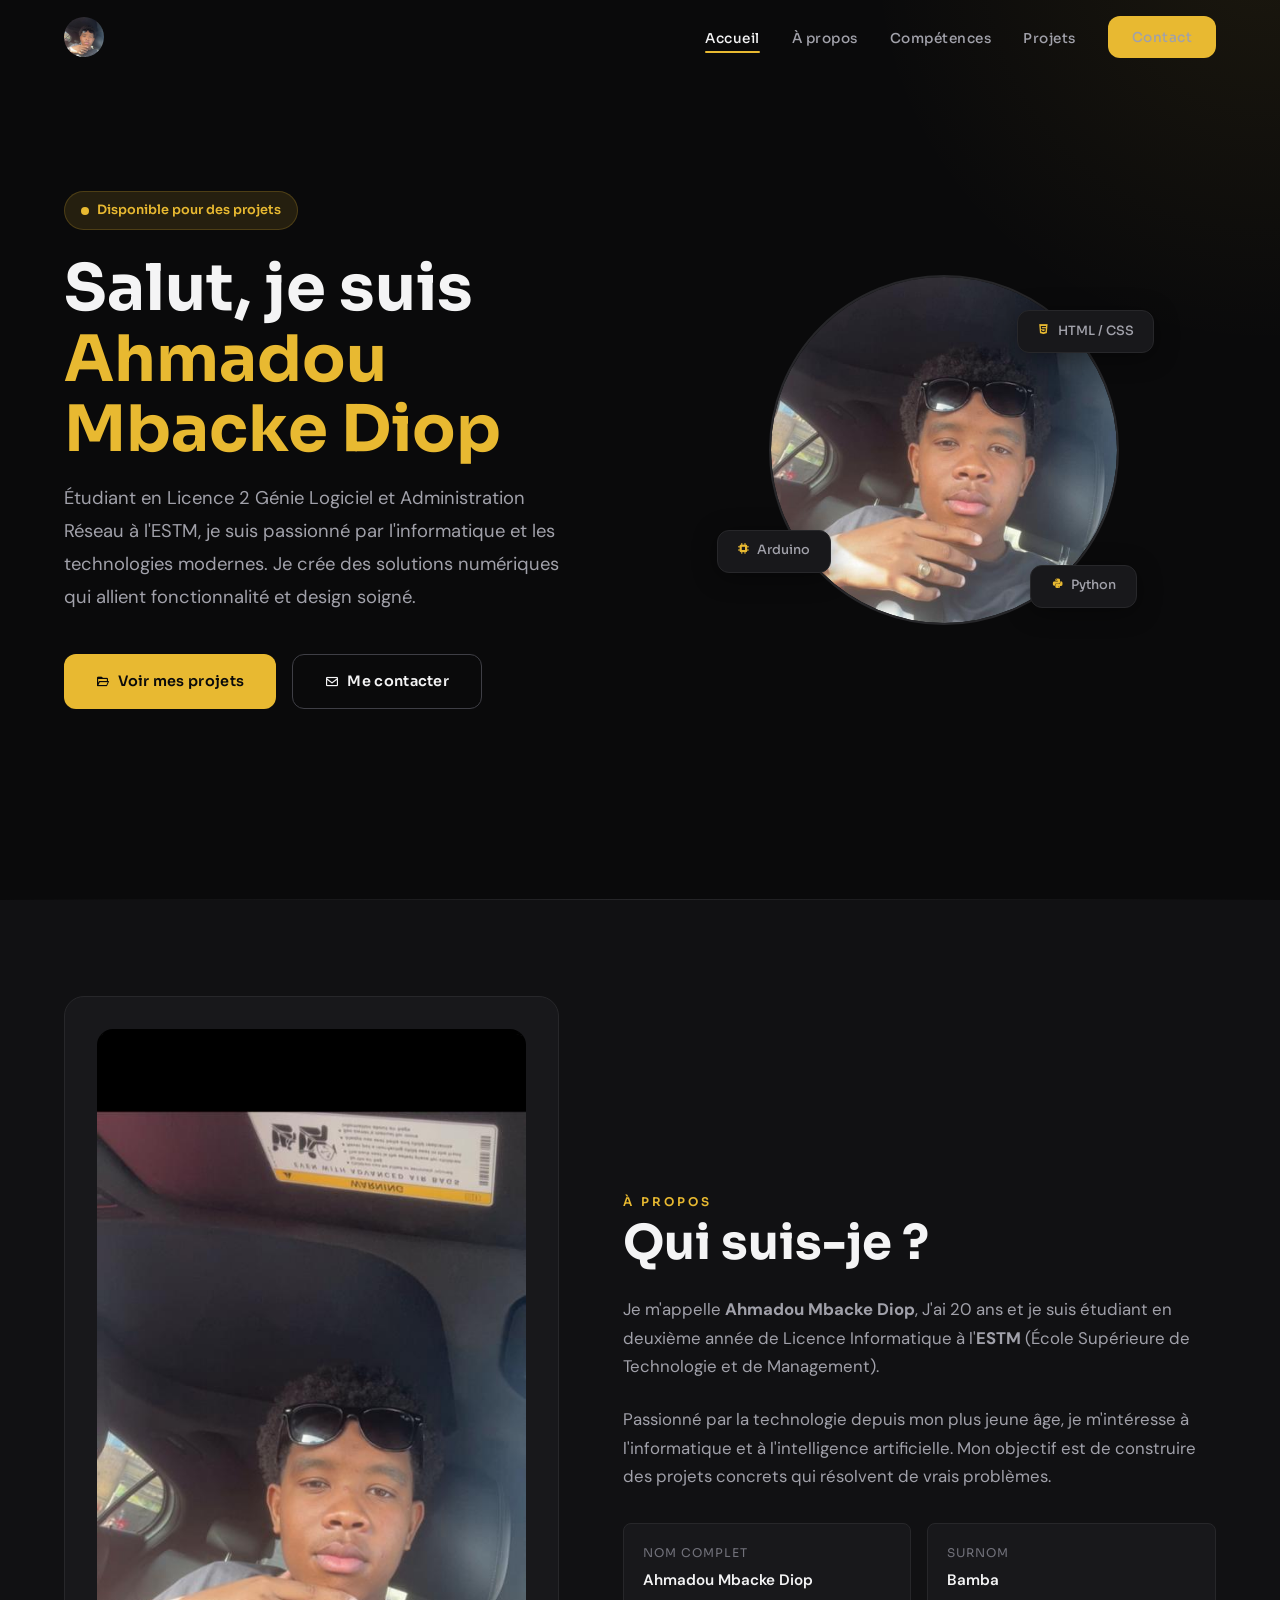
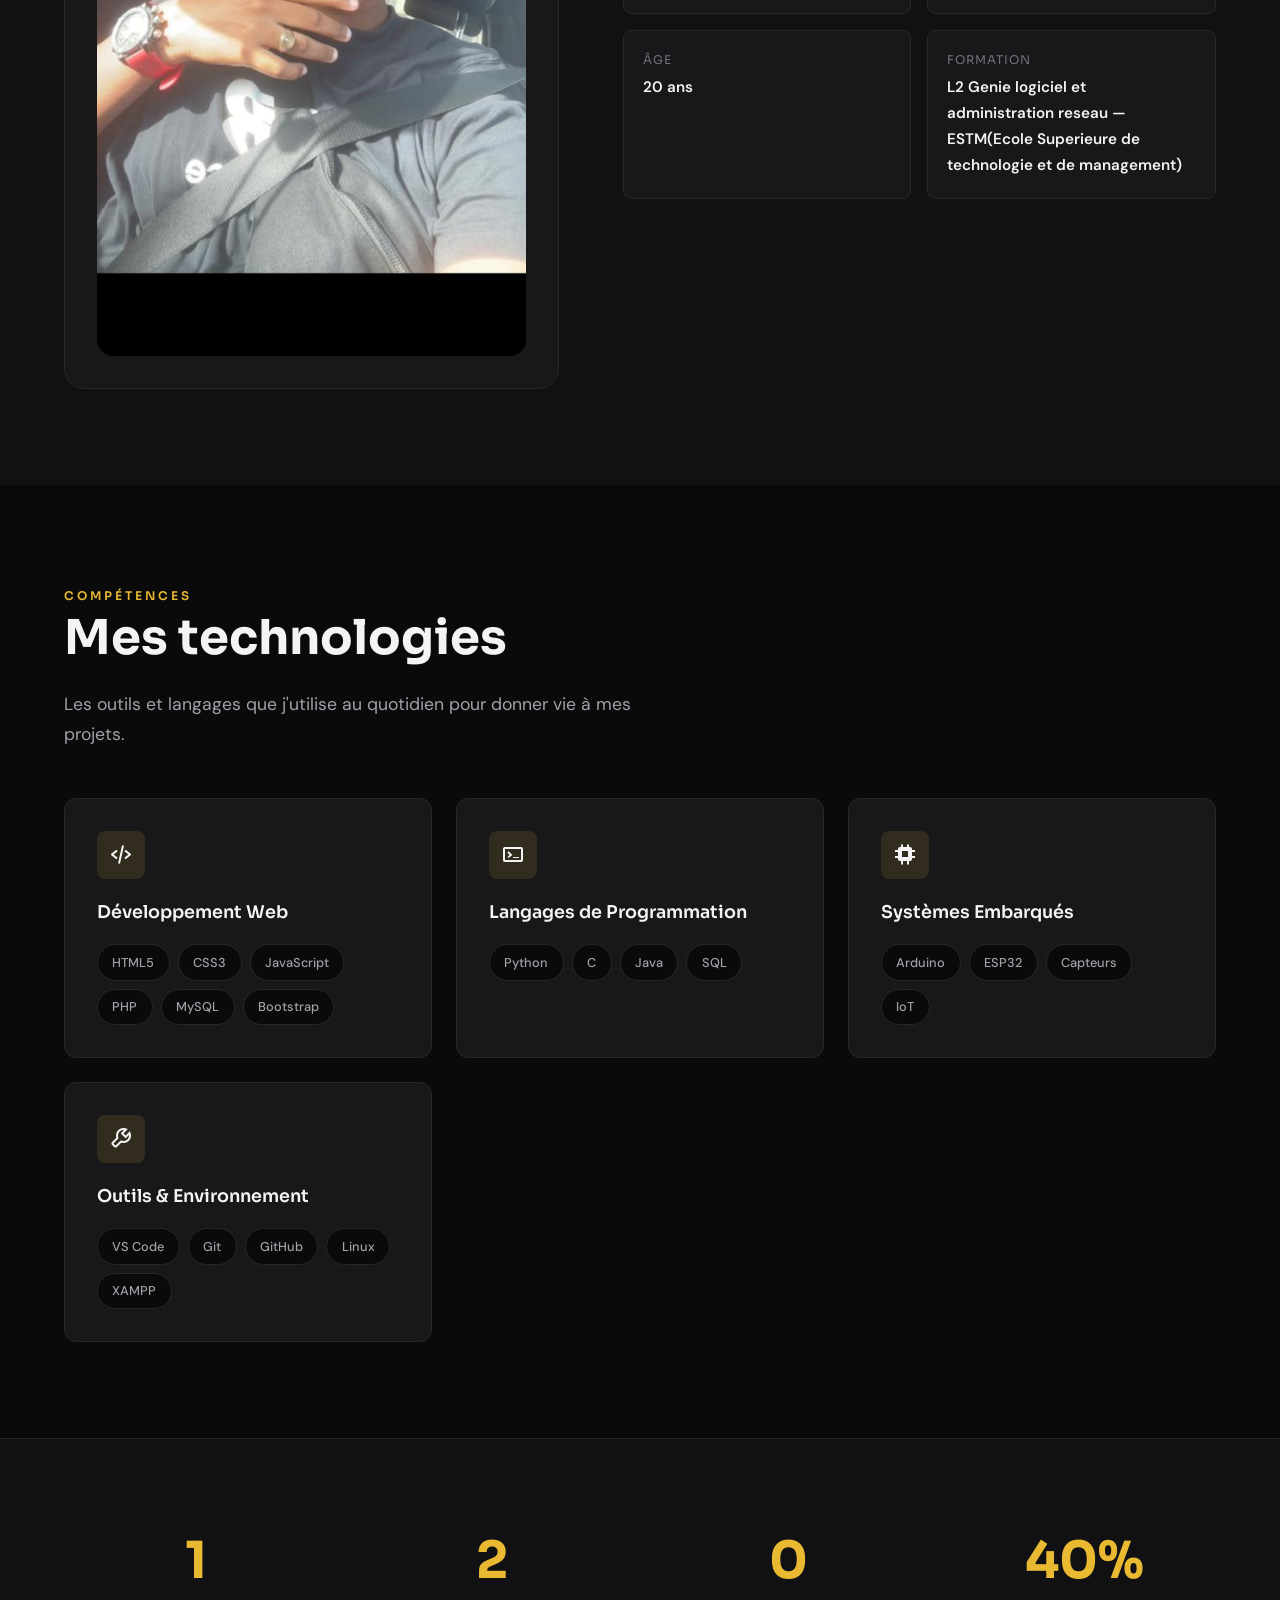
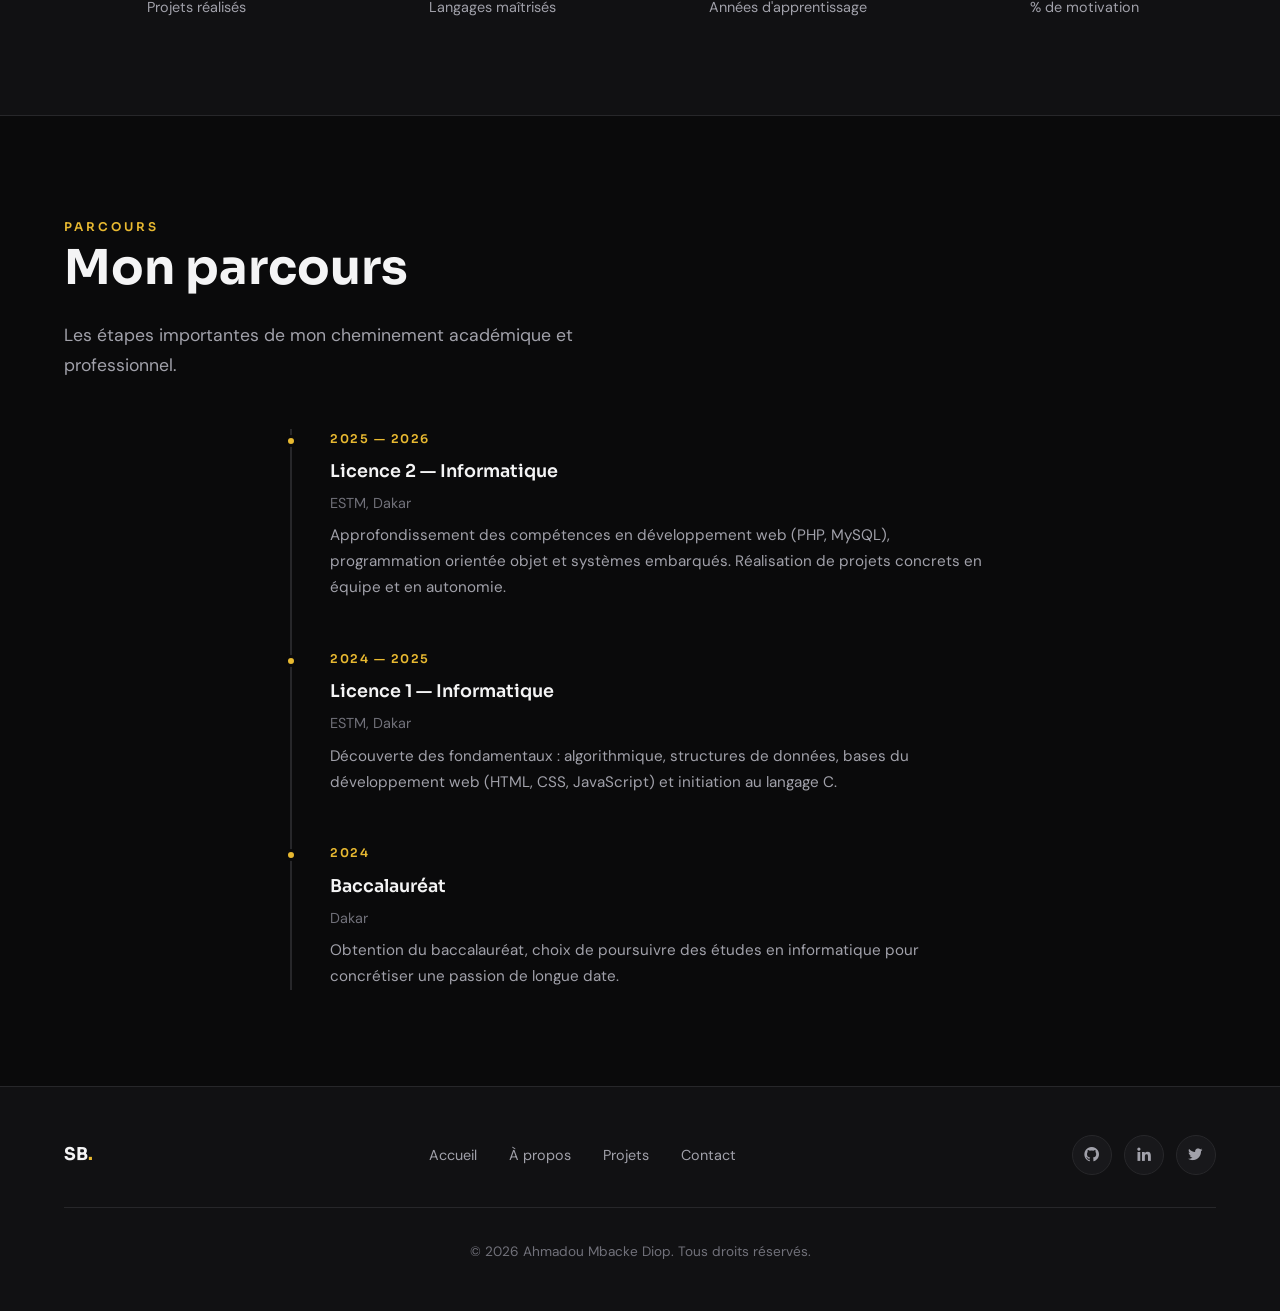
==== commit 6e411e01: "thirdcommit" ====
--- a/index.html
+++ b/index.html
@@ -5,9 +5,9 @@
     <meta name="viewport" content="width=device-width, initial-scale=1.0" />
     <meta
       name="description"
-      content="Portfolio de Serigne Bamba Diop - Étudiant en informatique à l'ESTM, développeur web passionné."
+      content="Portfolio de Ahmadou Mbacke Diop - Étudiant en informatique à l'ESTM, développeur web passionné."
     />
-    <title>Serigne Bamba Diop | Portfolio</title>
+    <title>Ahmadou Mbacke Diop | Portfolio</title>
     <link rel="stylesheet" href="css/style.css" />
     <!-- Icônes Boxicons -->
     <link
@@ -21,7 +21,7 @@
       <div class="container">
         <a href="index.html" class="nav-logo">
           <img
-            src="images/im2.jpeg"
+            src="images/im1.jpeg"
             alt="Logo SB"
             style="
               height: 40px;
@@ -61,12 +61,13 @@
             <div class="hero-badge">Disponible pour des projets</div>
             <h1 class="hero-title">
               Salut, je suis<br />
-              <span class="highlight">Serigne Bamba</span>
+              <span class="highlight">Ahmadou Mbacke Diop</span>
             </h1>
             <p class="hero-description">
-              Étudiant en L2 Informatique à l'ESTM, passionné par le
-              développement web et les systèmes embarqués. Je crée des solutions
-              numériques qui allient fonctionnalité et design soigné.
+              Étudiant en Licence 2 Génie Logiciel et Administration Réseau à
+              l'ESTM, je suis passionné par l'informatique et les technologies
+              modernes. Je crée des solutions numériques qui allient
+              fonctionnalité et design soigné.
             </p>
             <div class="hero-buttons">
               <a href="pages/projets.html" class="btn btn-primary">
@@ -81,8 +82,8 @@
             <div class="avatar-wrapper">
               <div class="avatar-circle">
                 <img
-                  src="images/im2.jpeg"
-                  alt="Serigne Bamba Diop"
+                  src="images/im1.jpeg"
+                  alt="Gainde fatma"
                   style="
                     width: 100%;
                     height: 100%;
@@ -116,7 +117,7 @@
           <div class="about-image">
             <img
               src="images/im1.jpeg"
-              alt="Serigne Bamba Diop"
+              alt="Ahmadou mbacke diop"
               style="width: 100%; border-radius: 1rem; object-fit: cover"
             />
           </div>
@@ -131,9 +132,9 @@
             </p>
             <p>
               Passionné par la technologie depuis mon plus jeune âge, je
-              m'intéresse autant au développement web qu'aux systèmes embarqués
-              (Arduino, ESP32). Mon objectif est de construire des projets
-              concrets qui résolvent de vrais problèmes.
+              m'intéresse à l'informatique et à l'intelligence artificielle. Mon
+              objectif est de construire des projets concrets qui résolvent de
+              vrais problèmes.
             </p>
             <div class="about-info-grid">
               <div class="about-info-item">
@@ -151,8 +152,8 @@
               <div class="about-info-item">
                 <div class="label">Formation</div>
                 <div class="value">
-                  L2 Informatique — ESTM(Ecole Superieure de technologie et de
-                  management)
+                  L2 Genie logiciel et administration reseau — ESTM(Ecole
+                  Superieure de technologie et de management)
                 </div>
               </div>
             </div>
@@ -269,7 +270,7 @@
 
         <div class="timeline">
           <div class="timeline-item animate-on-scroll">
-            <div class="timeline-date">2024 — Présent</div>
+            <div class="timeline-date">2025 — 2026</div>
             <h3>Licence 2 — Informatique</h3>
             <div class="timeline-place">ESTM, Dakar</div>
             <p>
@@ -279,7 +280,7 @@
             </p>
           </div>
           <div class="timeline-item animate-on-scroll">
-            <div class="timeline-date">2023 — 2024</div>
+            <div class="timeline-date">2024 — 2025</div>
             <h3>Licence 1 — Informatique</h3>
             <div class="timeline-place">ESTM, Dakar</div>
             <p>
@@ -289,7 +290,7 @@
             </p>
           </div>
           <div class="timeline-item animate-on-scroll">
-            <div class="timeline-date">2023</div>
+            <div class="timeline-date">2024</div>
             <h3>Baccalauréat</h3>
             <div class="timeline-place">Dakar</div>
             <p>
@@ -321,7 +322,7 @@
           </div>
         </div>
         <div class="footer-bottom">
-          &copy; 2025 Serigne Bamba Diop. Tous droits réservés.
+          &copy; 2026 Ahmadou Mbacke Diop. Tous droits réservés.
         </div>
       </div>
     </footer>
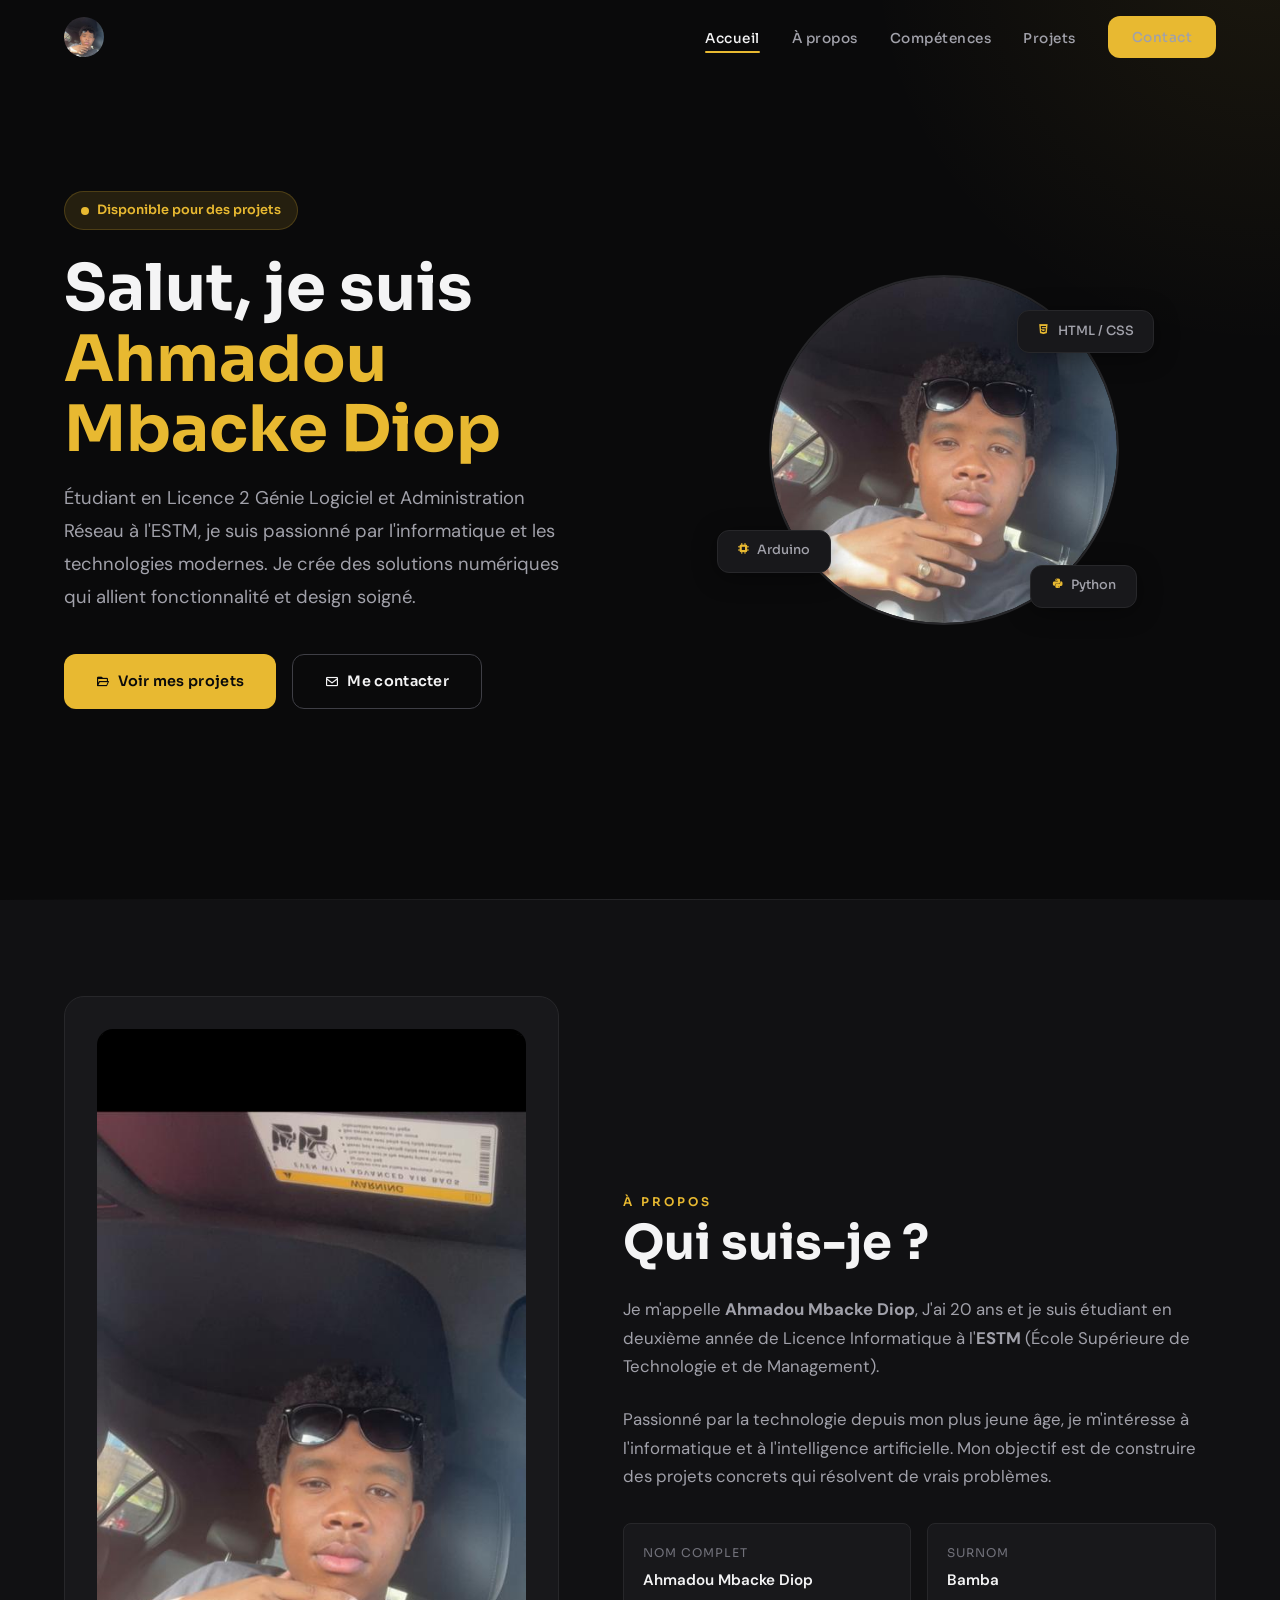
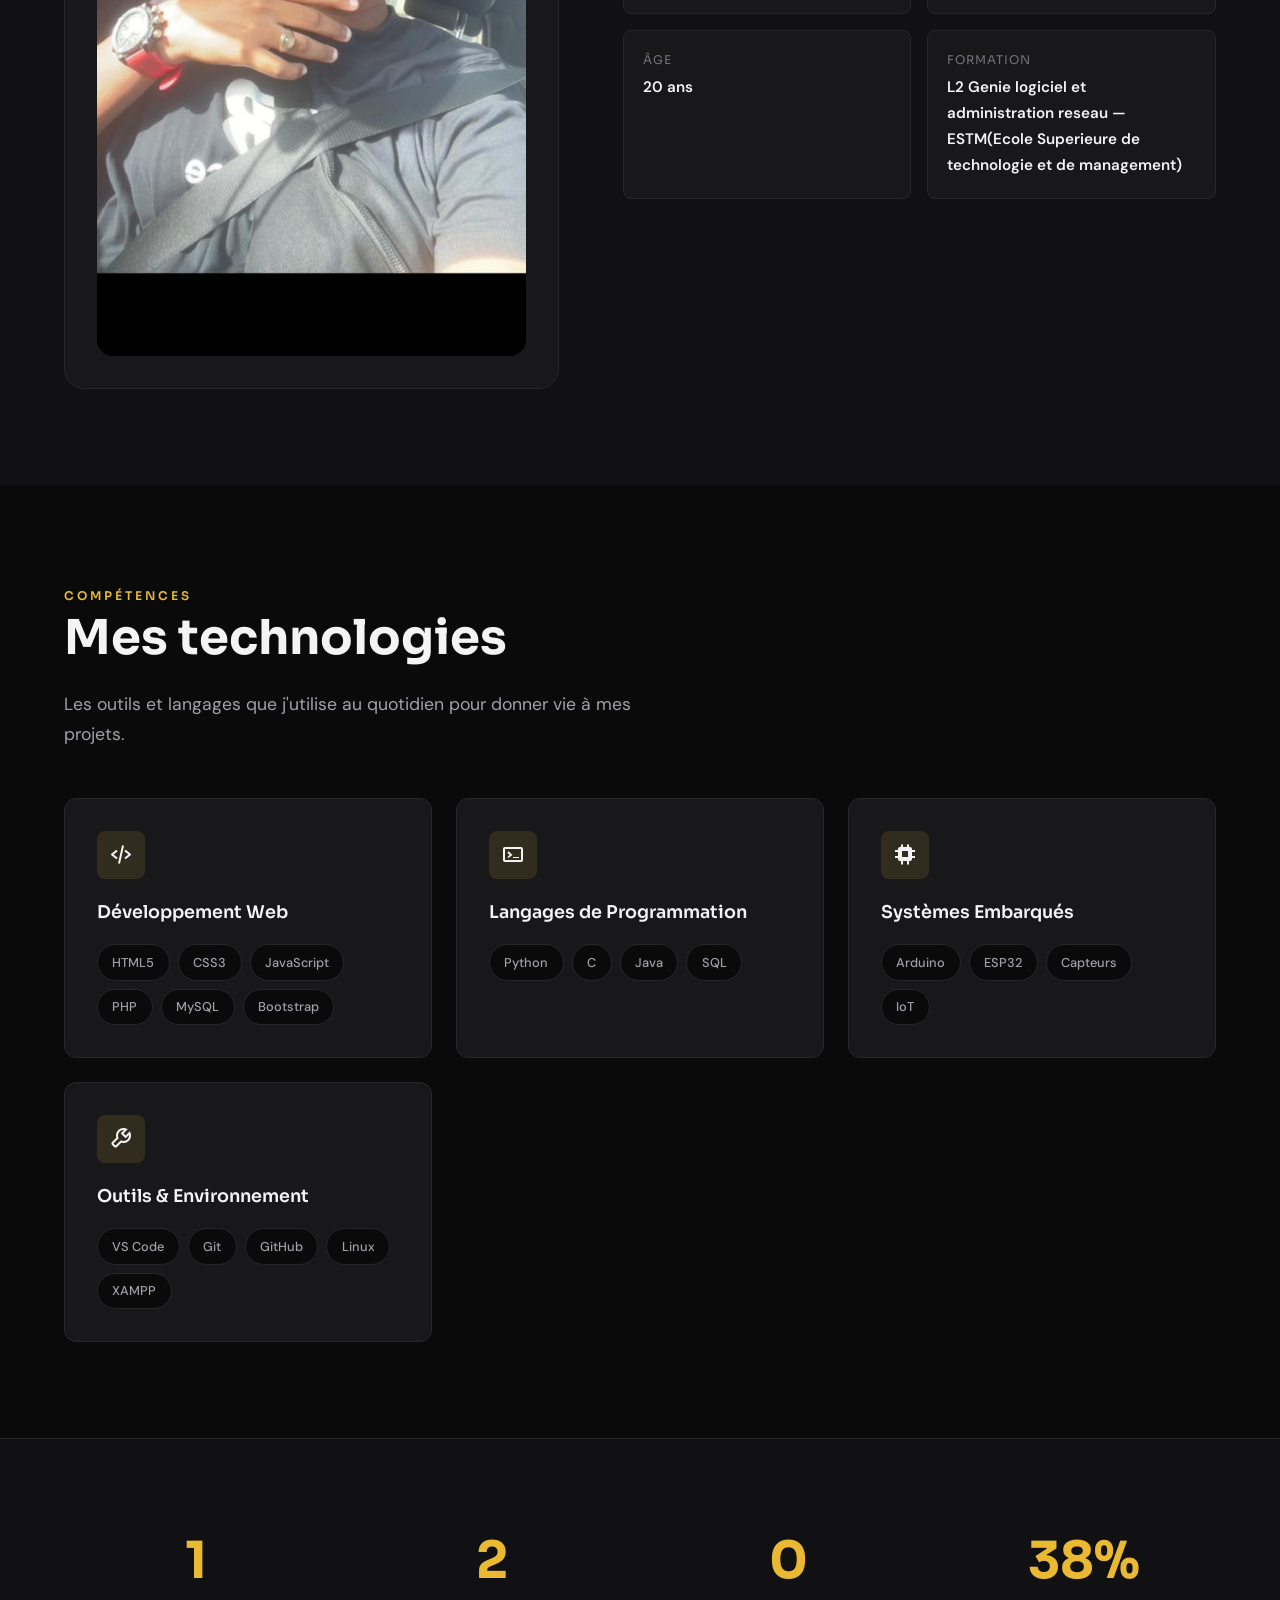
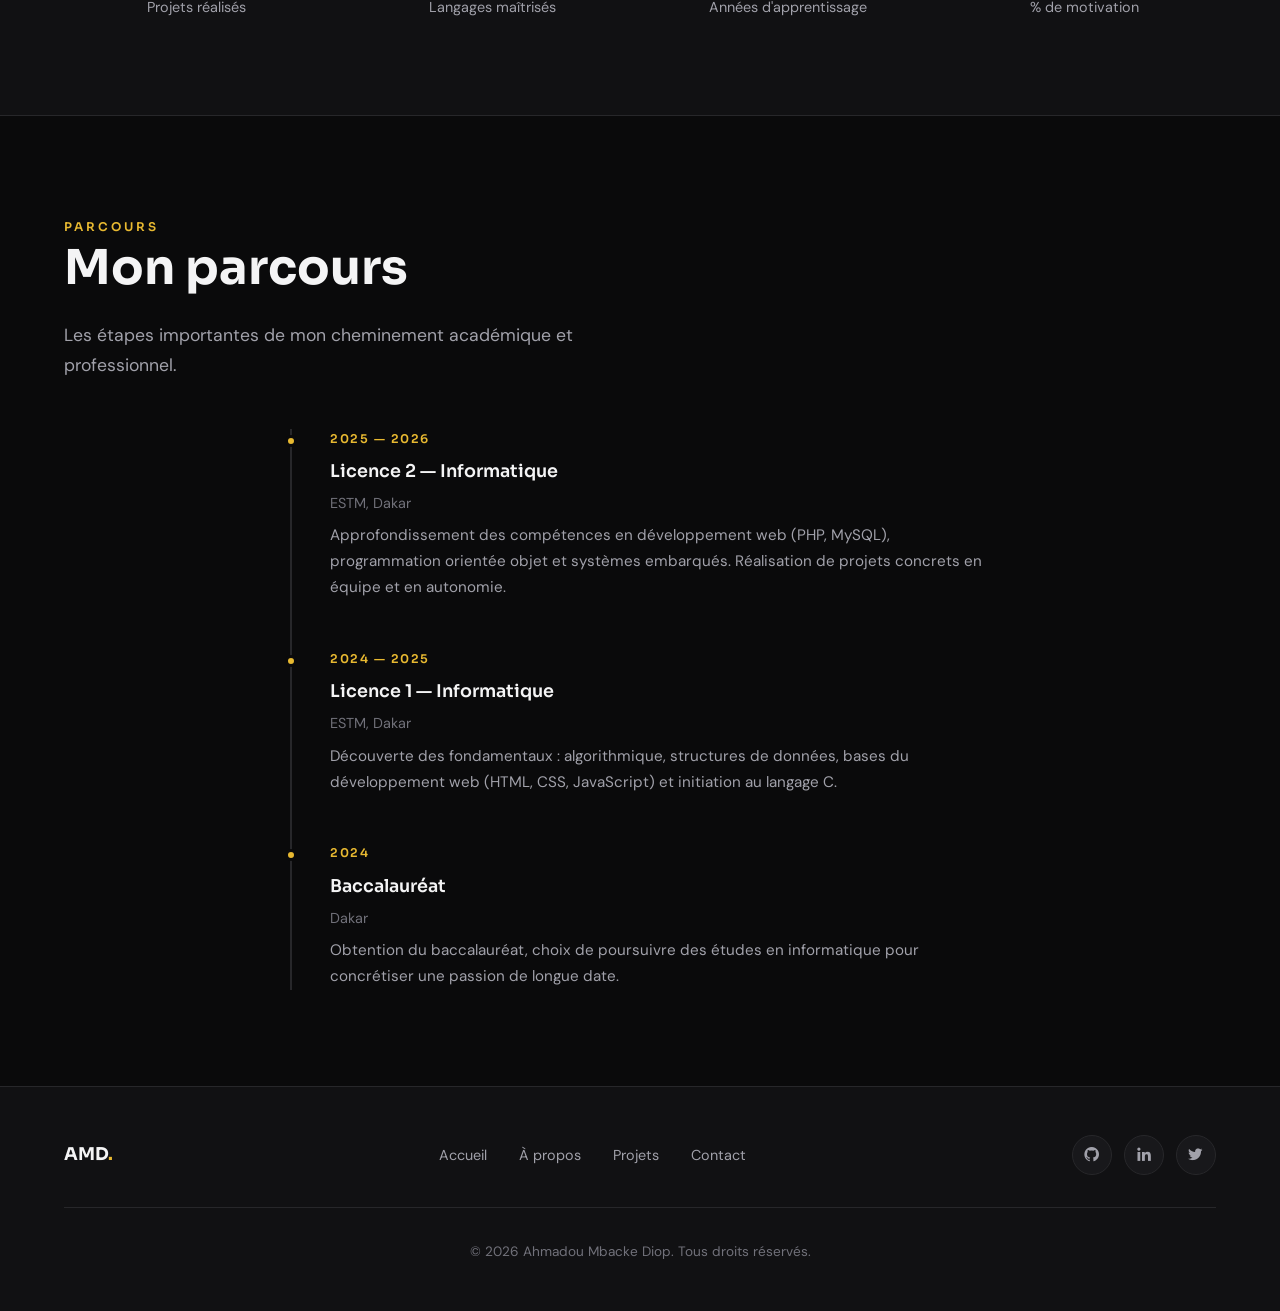
==== commit 6be0f930: "Gaindefatma2" ====
--- a/index.html
+++ b/index.html
@@ -22,7 +22,7 @@
         <a href="index.html" class="nav-logo">
           <img
             src="images/im1.jpeg"
-            alt="Logo SB"
+            alt="Logo AMD"
             style="
               height: 40px;
               width: 40px;
@@ -306,7 +306,7 @@
     <footer class="footer">
       <div class="container">
         <div class="footer-content">
-          <div class="footer-logo">SB<span>.</span></div>
+          <div class="footer-logo">AMD<span>.</span></div>
           <div class="footer-links">
             <a href="index.html">Accueil</a>
             <a href="#about">À propos</a>
--- a/css/style.css
+++ b/css/style.css
@@ -1,5 +1,5 @@
 /* ============================================
-   PORTFOLIO - Serigne Bamba Diop
+   PORTFOLIO - Ahmadou Mbacke Diop
    Design: Dark refined theme
    ============================================ */
 
